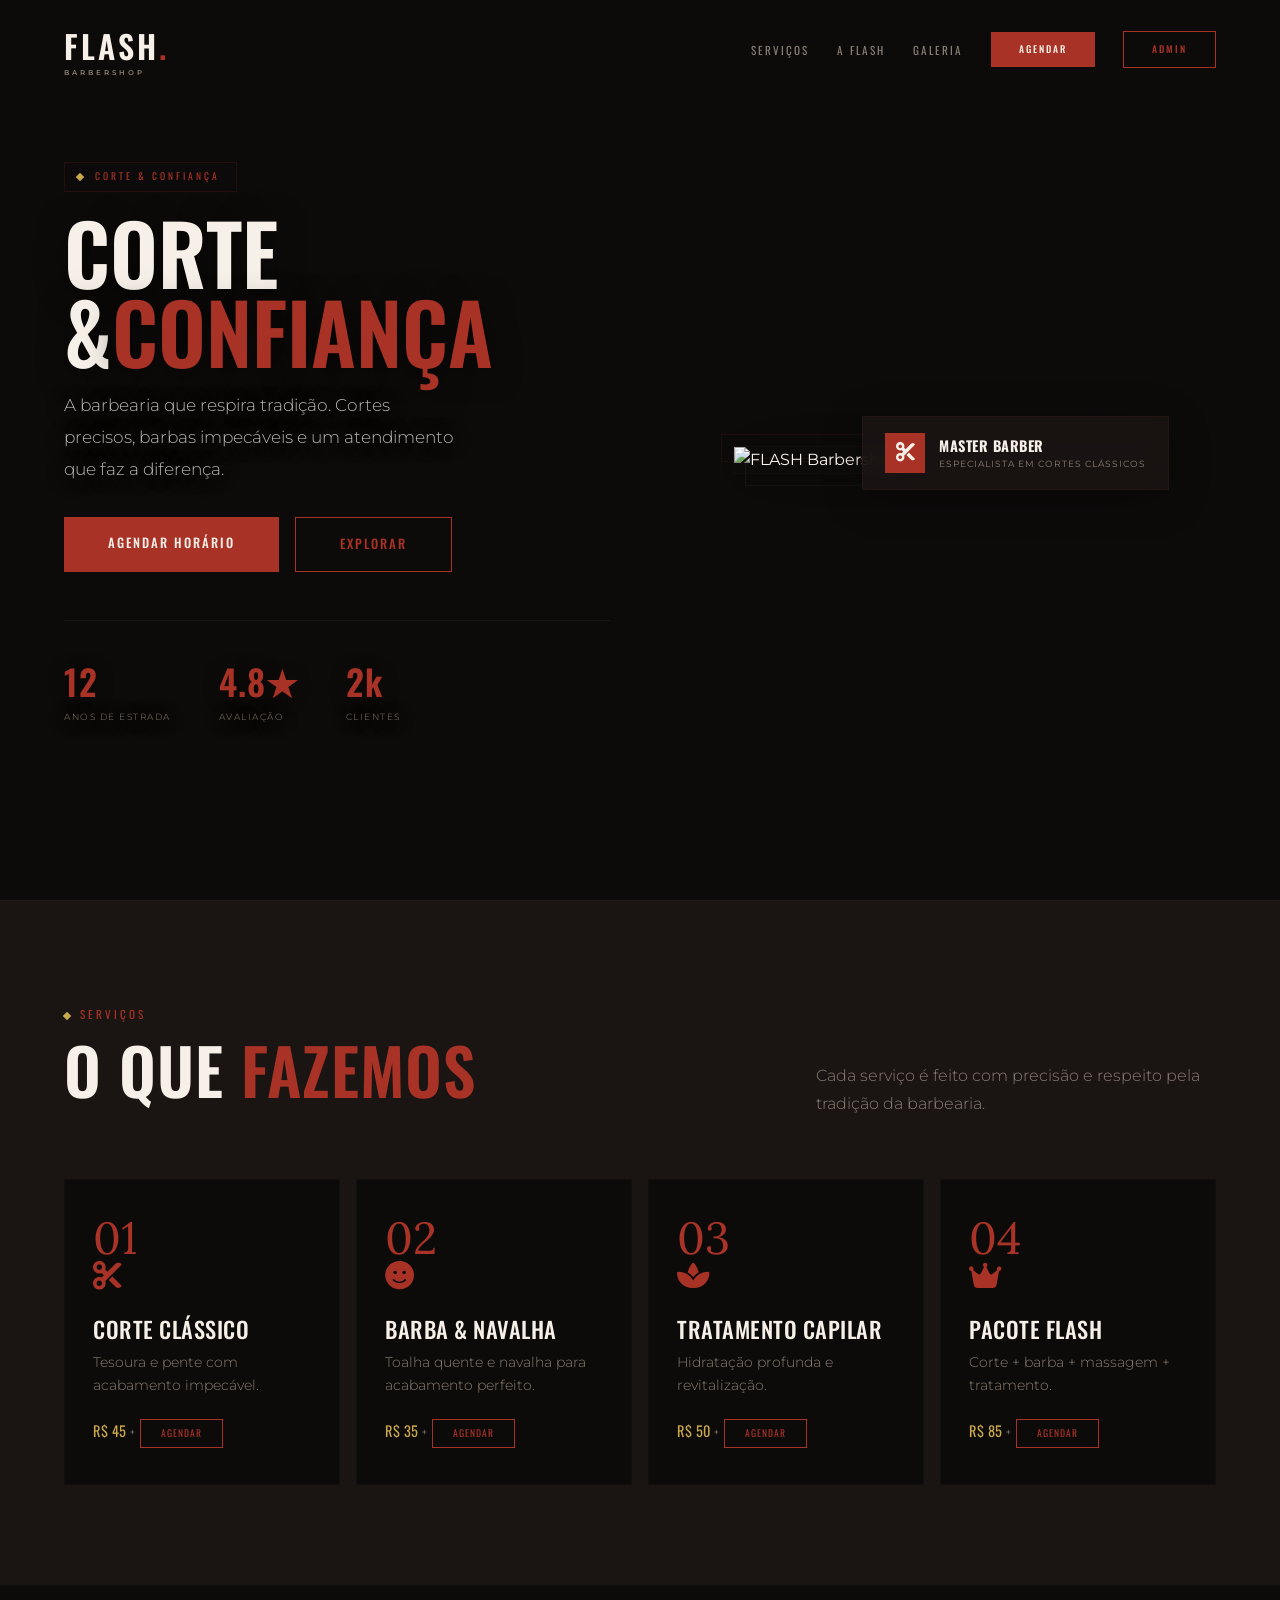
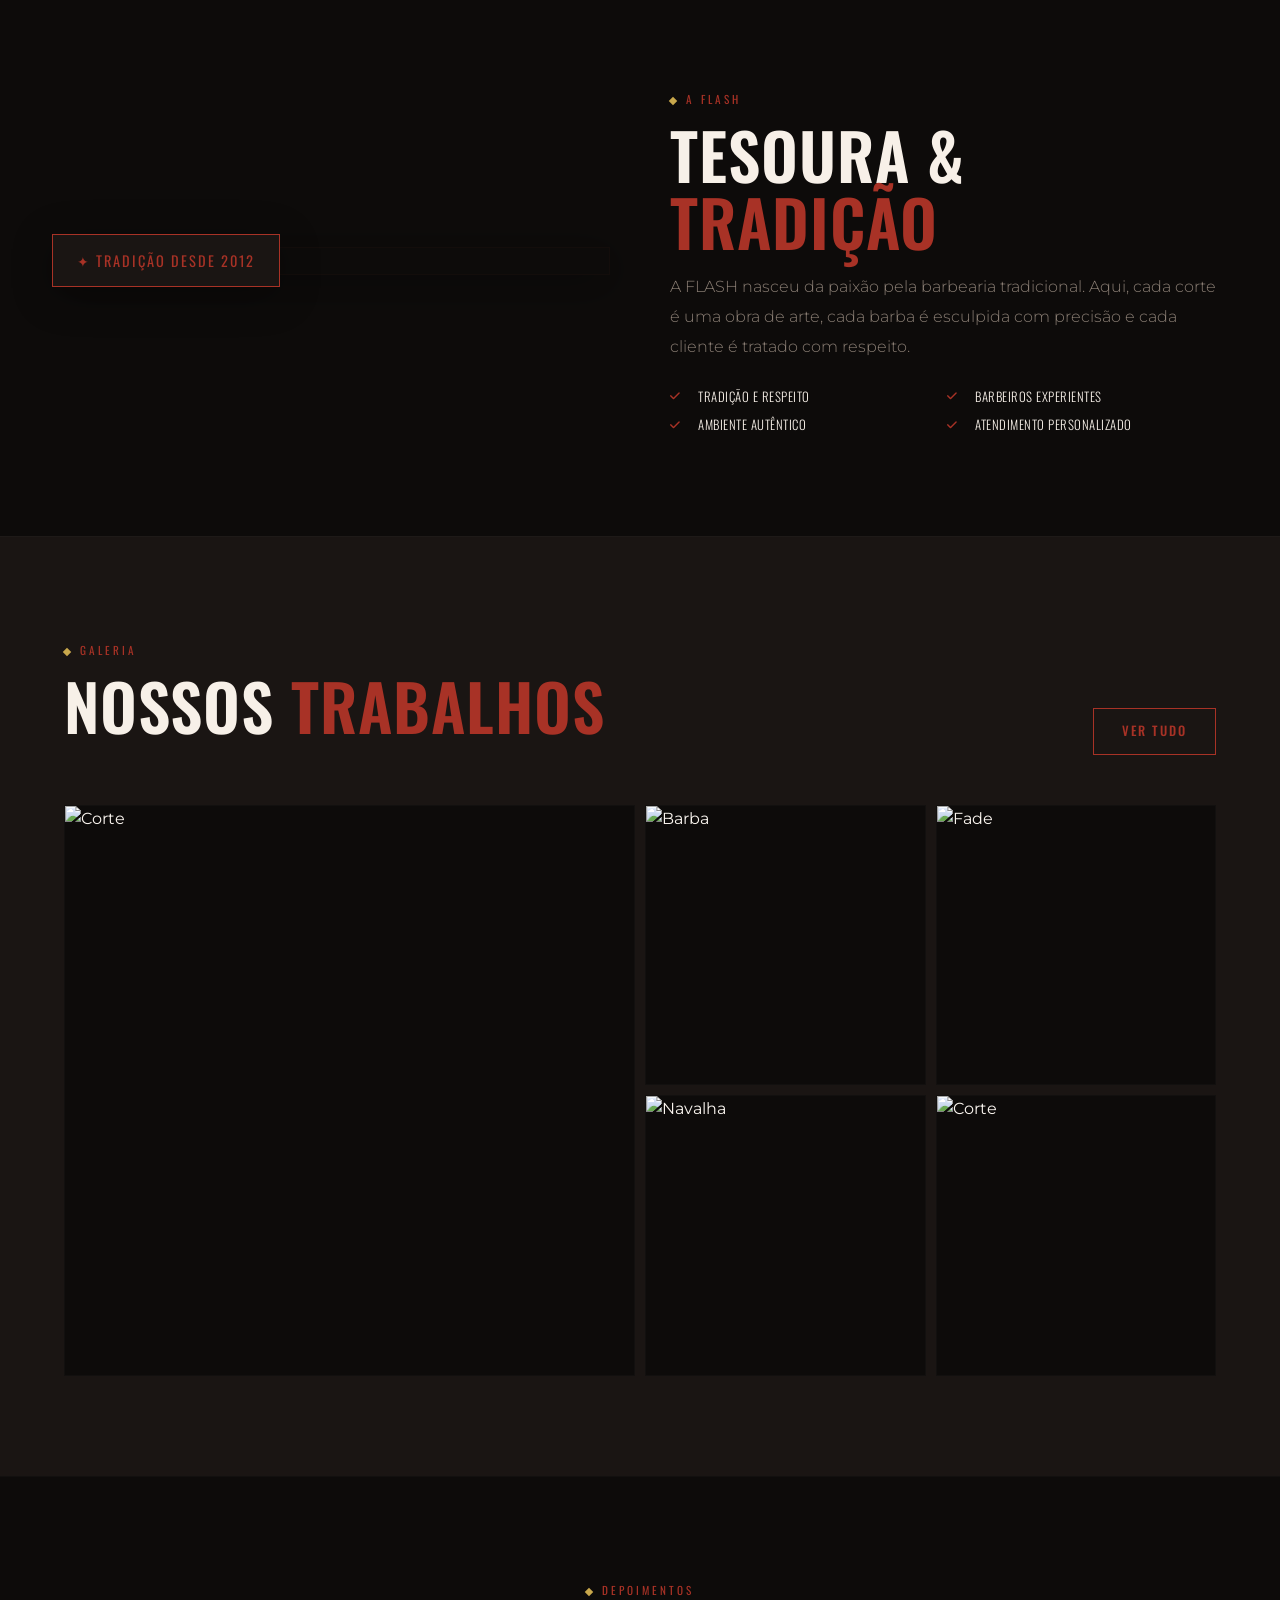
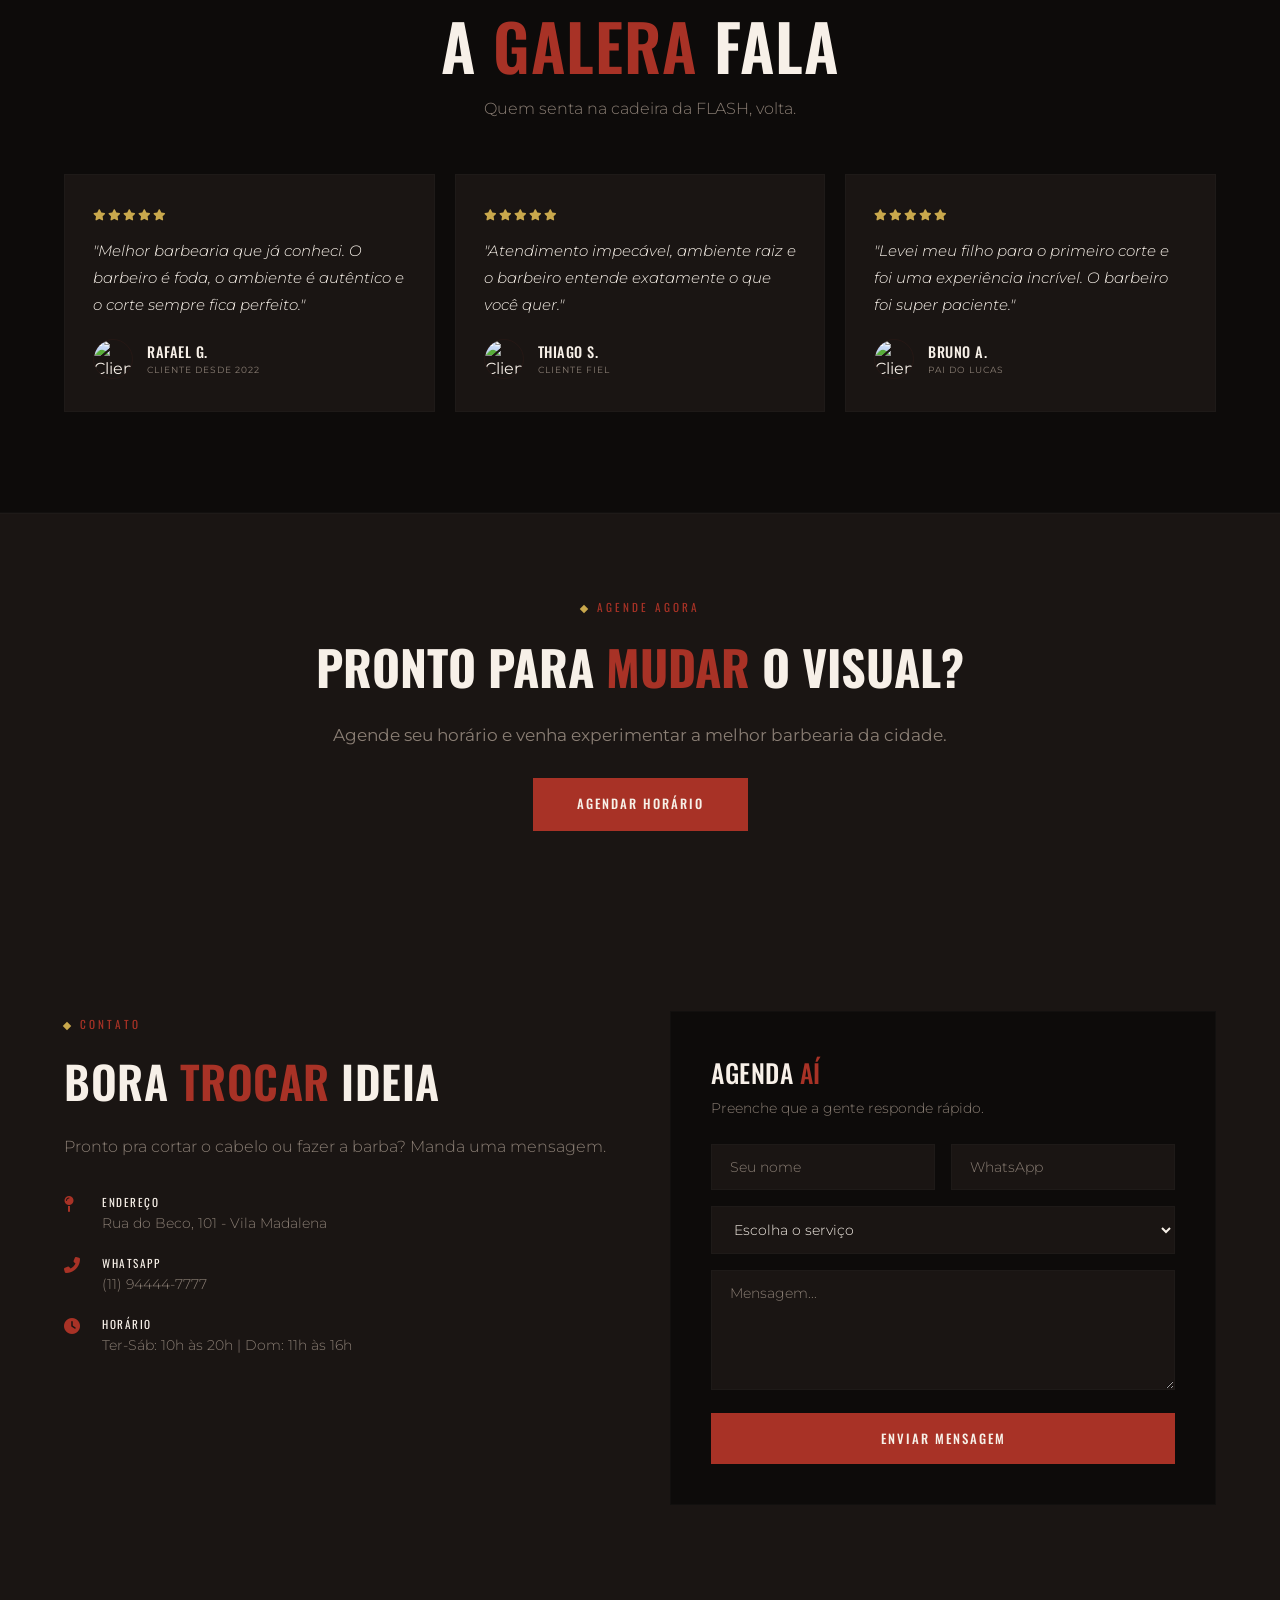
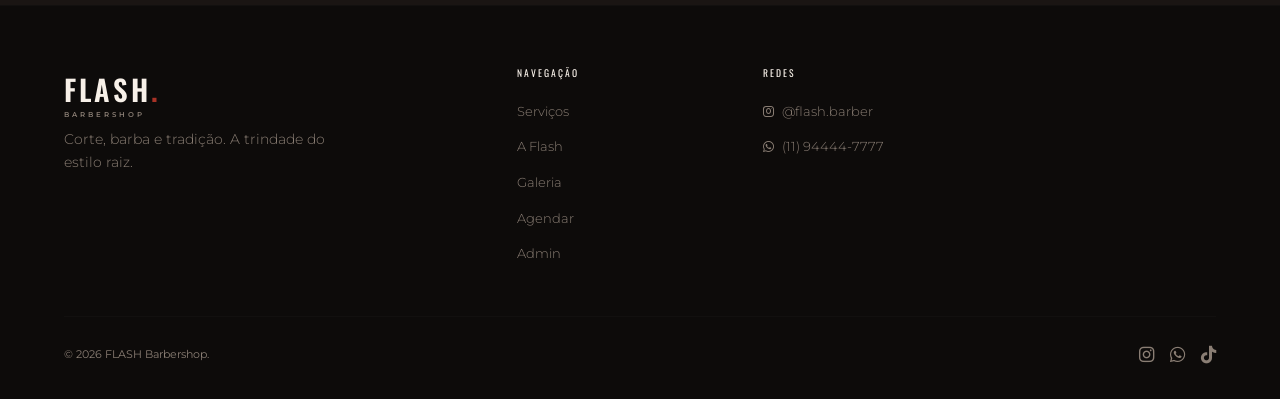
==== index.html @ f04a5e86 "Initial commit" ====
<!DOCTYPE html>
<html lang="pt-BR">
<head>
    <meta charset="UTF-8" />
    <meta name="viewport" content="width=device-width, initial-scale=1.0" />
    <title>FLASH | Barbershop</title>
    <link rel="preconnect" href="https://fonts.googleapis.com" />
    <link rel="preconnect" href="https://fonts.gstatic.com" crossorigin />
    <link href="https://fonts.googleapis.com/css2?family=Oswald:wght@300;400;500;600;700&family=Montserrat:wght@300;400;500;600;700;800;900&family=Lora:ital,wght@0,400;0,600;1,400&display=swap" rel="stylesheet" />
    <link rel="stylesheet" href="https://cdnjs.cloudflare.com/ajax/libs/font-awesome/6.4.0/css/all.min.css" />
    <link rel="stylesheet" href="style.css" />
</head>
<body>
    <header id="header">
        <div class="container header-content">
            <a href="index.html" class="logo">FLASH<span>.</span><small>BARBERSHOP</small></a>
            <nav>
                <ul id="navMenu">
                    <li><a href="#services">Serviços</a></li>
                    <li><a href="#about">A Flash</a></li>
                    <li><a href="#gallery">Galeria</a></li>
                    <li><a href="agendamento.html" class="nav-btn">Agendar</a></li>
                    <li><a href="sistema.html" class="nav-btn-outline">Admin</a></li>
                </ul>
            </nav>
            <div class="mobile-toggle" id="mobileToggle"><i class="fas fa-bars"></i></div>
        </div>
    </header>

    <section class="hero" id="home">
        <div class="container hero-grid">
            <div class="hero-text hidden">
                <span class="badge"><span class="dot"></span>Corte & Confiança</span>
                <h1><span class="line-1">Corte &</span><span class="line-2">Confiança</span></h1>
                <p>A barbearia que respira tradição. Cortes precisos, barbas impecáveis e um atendimento que faz a diferença.</p>
                <div class="hero-buttons">
                    <a href="agendamento.html" class="btn btn-primary">Agendar Horário</a>
                    <a href="#services" class="btn btn-outline">Explorar</a>
                </div>
                <div class="hero-stats">
                    <div class="stat"><h3>12</h3><p>Anos de Estrada</p></div>
                    <div class="stat"><h3>4.8★</h3><p>Avaliação</p></div>
                    <div class="stat"><h3>2k</h3><p>Clientes</p></div>
                </div>
            </div>
            <div class="hero-image hidden delay-2">
                <div class="image-wrapper">
                    <div class="tattoo-frame"></div>
                    <div class="tattoo-frame"></div>
                    <img src="https://plus.unsplash.com/premium_photo-1661645788141-8196a45fb483?q=80&w=870&auto=format&fit=crop&ixlib=rb-4.1.0&ixid=M3wxMjA3fDB8MHxwaG90by1wYWdlfHx8fGVufDB8fHx8fA%3D%3D" alt="FLASH Barbershop" />
                    <div class="floating-card">
                        <div class="icon-box"><i class="fas fa-scissors"></i></div>
                        <div class="info"><h4>Master Barber</h4><p>Especialista em cortes clássicos</p></div>
                    </div>
                </div>
            </div>
        </div>
    </section>

    <section class="services" id="services">
        <div class="container">
            <div class="services-header hidden">
                <div><span class="section-label"><span class="diamond"></span>Serviços</span><h2 class="section-title">O que <span class="highlight">fazemos</span></h2></div>
                <p class="section-sub" style="max-width:400px;">Cada serviço é feito com precisão e respeito pela tradição da barbearia.</p>
            </div>
            <div class="services-grid">
                <div class="service-card hidden delay-1">
                    <span class="number">01</span><span class="icon"><i class="fas fa-cut"></i></span>
                    <h3>Corte Clássico</h3><p>Tesoura e pente com acabamento impecável.</p>
                    <span class="price">R$ 45 <small>+</small></span>
                    <a href="agendamento.html" class="btn-sm">Agendar</a>
                </div>
                <div class="service-card hidden delay-2">
                    <span class="number">02</span><span class="icon"><i class="fa-solid fa-face-smile"></i></span>
                    <h3>Barba & Navalha</h3><p>Toalha quente e navalha para acabamento perfeito.</p>
                    <span class="price">R$ 35 <small>+</small></span>
                    <a href="agendamento.html" class="btn-sm">Agendar</a>
                </div>
                <div class="service-card hidden delay-3">
                    <span class="number">03</span><span class="icon"><i class="fas fa-spa"></i></span>
                    <h3>Tratamento Capilar</h3><p>Hidratação profunda e revitalização.</p>
                    <span class="price">R$ 50 <small>+</small></span>
                    <a href="agendamento.html" class="btn-sm">Agendar</a>
                </div>
                <div class="service-card hidden delay-4">
                    <span class="number">04</span><span class="icon"><i class="fas fa-crown"></i></span>
                    <h3>Pacote FLASH</h3><p>Corte + barba + massagem + tratamento.</p>
                    <span class="price">R$ 85 <small>+</small></span>
                    <a href="agendamento.html" class="btn-sm">Agendar</a>
                </div>
            </div>
        </div>
    </section>

    <section class="about" id="about">
        <div class="container about-grid">
            <div class="about-image hidden">
                <img src="https://images.pexels.com/photos/1813272/pexels-photo-1813272.jpeg?auto=compress&cs=tinysrgb&w=800" alt="FLASH" />
                <div class="stamp">✦ Tradição desde 2012</div>
            </div>
            <div class="about-text hidden delay-2">
                <span class="section-label"><span class="diamond"></span>A Flash</span>
                <h2 class="section-title">Tesoura & <span class="highlight">Tradição</span></h2>
                <p>A FLASH nasceu da paixão pela barbearia tradicional. Aqui, cada corte é uma obra de arte, cada barba é esculpida com precisão e cada cliente é tratado com respeito.</p>
                <ul class="about-features">
                    <li><i class="fas fa-check"></i>Tradição e respeito</li>
                    <li><i class="fas fa-check"></i>Barbeiros experientes</li>
                    <li><i class="fas fa-check"></i>Ambiente autêntico</li>
                    <li><i class="fas fa-check"></i>Atendimento personalizado</li>
                </ul>
            </div>
        </div>
    </section>

    <section class="gallery" id="gallery">
        <div class="container">
            <div class="gallery-header hidden">
                <div><span class="section-label"><span class="diamond"></span>Galeria</span><h2 class="section-title">Nossos <span class="highlight">trabalhos</span></h2></div>
                <a href="#" class="btn btn-outline" style="padding:12px 28px;">Ver tudo</a>
            </div>
            <div class="gallery-grid">
                <div class="gallery-item hidden"><img src="https://plus.unsplash.com/premium_photo-1661290481306-4841edd49719?q=80&w=1032&auto=format&fit=crop&ixlib=rb-4.1.0&ixid=M3wxMjA3fDB8MHxwaG90by1wYWdlfHx8fGVufDB8fHx8fA%3D%3D" alt="Corte" loading="lazy" /><div class="overlay"><i class="fas fa-plus"></i></div></div>
                <div class="gallery-item hidden delay-1"><img src="https://images.pexels.com/photos/3993449/pexels-photo-3993449.jpeg?auto=compress&cs=tinysrgb&w=600" alt="Barba" loading="lazy" /><div class="overlay"><i class="fas fa-plus"></i></div></div>
                <div class="gallery-item hidden delay-2"><img src="https://plus.unsplash.com/premium_photo-1661507250205-79ffef5cdeb5?q=80&w=870&auto=format&fit=crop&ixlib=rb-4.1.0&ixid=M3wxMjA3fDB8MHxwaG90by1wYWdlfHx8fGVufDB8fHx8fA%3D%3D" alt="Fade" loading="lazy" /><div class="overlay"><i class="fas fa-plus"></i></div></div>
                <div class="gallery-item hidden delay-3"><img src="https://plus.unsplash.com/premium_photo-1661391423903-8b83639a6099?q=80&w=870&auto=format&fit=crop&ixlib=rb-4.1.0&ixid=M3wxMjA3fDB8MHxwaG90by1wYWdlfHx8fGVufDB8fHx8fA%3D%3D" alt="Navalha" loading="lazy" /><div class="overlay"><i class="fas fa-plus"></i></div></div>
                <div class="gallery-item hidden delay-4"><img src="https://plus.unsplash.com/premium_photo-1661645129806-d4e041937635?q=80&w=870&auto=format&fit=crop&ixlib=rb-4.1.0&ixid=M3wxMjA3fDB8MHxwaG90by1wYWdlfHx8fGVufDB8fHx8fA%3D%3D" alt="Corte" loading="lazy" /><div class="overlay"><i class="fas fa-plus"></i></div></div>
            </div>
        </div>
    </section>

    <section class="testimonials">
        <div class="container">
            <div class="testimonials-header hidden">
                <span class="section-label"><span class="diamond"></span>Depoimentos</span>
                <h2 class="section-title">A <span class="highlight">galera</span> fala</h2>
                <p class="section-sub">Quem senta na cadeira da FLASH, volta.</p>
            </div>
            <div class="testimonials-grid">
                <div class="testimonial-card hidden">
                    <div class="stars"><i class="fas fa-star"></i><i class="fas fa-star"></i><i class="fas fa-star"></i><i class="fas fa-star"></i><i class="fas fa-star"></i></div>
                    <blockquote>"Melhor barbearia que já conheci. O barbeiro é foda, o ambiente é autêntico e o corte sempre fica perfeito."</blockquote>
                    <div class="author"><img src="https://images.pexels.com/photos/2379004/pexels-photo-2379004.jpeg?auto=compress&cs=tinysrgb&w=100" alt="Cliente" loading="lazy" /><div><div class="name">Rafael G.</div><div class="role">Cliente desde 2022</div></div></div>
                </div>
                <div class="testimonial-card hidden delay-2">
                    <div class="stars"><i class="fas fa-star"></i><i class="fas fa-star"></i><i class="fas fa-star"></i><i class="fas fa-star"></i><i class="fas fa-star"></i></div>
                    <blockquote>"Atendimento impecável, ambiente raiz e o barbeiro entende exatamente o que você quer."</blockquote>
                    <div class="author"><img src="https://images.pexels.com/photos/697509/pexels-photo-697509.jpeg?auto=compress&cs=tinysrgb&w=100" alt="Cliente" loading="lazy" /><div><div class="name">Thiago S.</div><div class="role">Cliente fiel</div></div></div>
                </div>
                <div class="testimonial-card hidden delay-3">
                    <div class="stars"><i class="fas fa-star"></i><i class="fas fa-star"></i><i class="fas fa-star"></i><i class="fas fa-star"></i><i class="fas fa-star"></i></div>
                    <blockquote>"Levei meu filho para o primeiro corte e foi uma experiência incrível. O barbeiro foi super paciente."</blockquote>
                    <div class="author"><img src="https://images.pexels.com/photos/2379005/pexels-photo-2379005.jpeg?auto=compress&cs=tinysrgb&w=100" alt="Cliente" loading="lazy" /><div><div class="name">Bruno A.</div><div class="role">Pai do Lucas</div></div></div>
                </div>
            </div>
        </div>
    </section>

    <section class="cta-section">
        <div class="container"><div class="cta-content hidden">
            <span class="section-label"><span class="diamond"></span>Agende Agora</span>
            <h2>Pronto para <span>mudar</span> o visual?</h2>
            <p>Agende seu horário e venha experimentar a melhor barbearia da cidade.</p>
            <a href="agendamento.html" class="btn btn-primary">Agendar Horário</a>
        </div></div>
    </section>

    <section class="contact" id="contact">
        <div class="container contact-grid">
            <div class="contact-info hidden">
                <span class="section-label"><span class="diamond"></span>Contato</span>
                <h3>Bora <span class="highlight">trocar</span> ideia</h3>
                <p>Pronto pra cortar o cabelo ou fazer a barba? Manda uma mensagem.</p>
                <div class="info-item"><i class="fas fa-map-pin"></i><div><div class="label">Endereço</div><div class="value">Rua do Beco, 101 - Vila Madalena</div></div></div>
                <div class="info-item"><i class="fas fa-phone-alt"></i><div><div class="label">WhatsApp</div><div class="value">(11) 94444-7777</div></div></div>
                <div class="info-item"><i class="fas fa-clock"></i><div><div class="label">Horário</div><div class="value">Ter-Sáb: 10h às 20h | Dom: 11h às 16h</div></div></div>
            </div>
            <div class="contact-form hidden delay-2">
                <h3>Agenda <span style="color:var(--blood)">aí</span></h3>
                <p class="form-sub">Preenche que a gente responde rápido.</p>
                <form id="contactForm">
                    <div class="form-row">
                        <div class="form-group"><input type="text" id="contactName" placeholder="Seu nome" required /></div>
                        <div class="form-group"><input type="tel" id="contactPhone" placeholder="WhatsApp" required /></div>
                    </div>
                    <div class="form-group">
                        <select id="contactService" required>
                            <option value="">Escolha o serviço</option>
                            <option>Corte Clássico</option><option>Barba & Navalha</option>
                            <option>Tratamento Capilar</option><option>Pacote FLASH</option>
                            <option>Combo Corte + Barba</option>
                        </select>
                    </div>
                    <div class="form-group"><textarea id="contactMessage" placeholder="Mensagem..."></textarea></div>
                    <button type="submit" class="btn btn-primary" style="width:100%;">Enviar Mensagem</button>
                </form>
                <div id="contactFeedback" class="contact-feedback"></div>
            </div>
        </div>
    </section>

    <footer>
        <div class="container">
            <div class="footer-grid">
                <div class="footer-brand"><a href="index.html" class="logo">FLASH<span>.</span><small>BARBERSHOP</small></a><p>Corte, barba e tradição. A trindade do estilo raiz.</p></div>
                <div class="footer-col"><h4>Navegação</h4><ul>
                    <li><a href="#services">Serviços</a></li><li><a href="#about">A Flash</a></li>
                    <li><a href="#gallery">Galeria</a></li><li><a href="agendamento.html">Agendar</a></li>
                    <li><a href="sistema.html">Admin</a></li>
                </ul></div>
                <div class="footer-col"><h4>Redes</h4><ul>
                    <li><a href="#"><i class="fab fa-instagram" style="margin-right:8px;"></i>@flash.barber</a></li>
                    <li><a href="#"><i class="fab fa-whatsapp" style="margin-right:8px;"></i>(11) 94444-7777</a></li>
                </ul></div>
            </div>
            <div class="footer-bottom">
                <span>&copy; 2026 FLASH Barbershop.</span>
                <div class="footer-socials">
                    <a href="#"><i class="fab fa-instagram"></i></a>
                    <a href="#"><i class="fab fa-whatsapp"></i></a>
                    <a href="#"><i class="fab fa-tiktok"></i></a>
                </div>
            </div>
        </div>
    </footer>

    <script src="script.js"></script>
</body>
</html>
---- style.css ----
/* ---------- RESET & VARIÁVEIS ---------- */
* {
    margin: 0;
    padding: 0;
    box-sizing: border-box;
}

:root {
    --ink-black: #0d0b0a;
    --ink-dark: #1a1513;
    --blood: #a83226;
    --blood-light: #c94d3f;
    --gold-old: #c9a84c;
    --gold-faded: #b8983a;
    --cream: #f7f0e8;
    --gray-ink: #8a7e74;
    --border-ink: rgba(255, 255, 255, 0.04);
    --shadow-ink: 0 8px 40px rgba(0, 0, 0, 0.3);
    --transition: all 0.5s cubic-bezier(0.23, 1, 0.32, 1);
}

html {
    scroll-behavior: smooth;
}

body {
    font-family: 'Montserrat', sans-serif;
    background: var(--ink-black);
    color: var(--cream);
    overflow-x: hidden;
    line-height: 1.6;
}

body.menu-open {
    overflow: hidden;
}

::selection {
    background: var(--blood);
    color: var(--cream);
}

a {
    text-decoration: none;
    color: inherit;
    transition: var(--transition);
}
ul {
    list-style: none;
}
img {
    max-width: 100%;
    display: block;
}

.container {
    max-width: 1200px;
    margin: 0 auto;
    padding: 0 24px;
}

/* ============================================================
   SCROLLBAR PERSONALIZADA - FLASH BARBERSHOP STYLE
   ============================================================ */

/* Firefox */
* {
    scrollbar-width: thin;
    scrollbar-color: var(--blood) var(--ink-black);
}

/* Chrome, Edge, Safari */
::-webkit-scrollbar {
    width: 6px;
    height: 6px;
}

::-webkit-scrollbar-track {
    background: var(--ink-black);
    border-left: 1px solid rgba(168, 50, 38, 0.08);
    background-image: 
        radial-gradient(circle at 10px 20px, rgba(168, 50, 38, 0.03) 1px, transparent 1px),
        radial-gradient(circle at 30px 60px, rgba(168, 50, 38, 0.02) 1px, transparent 1px),
        radial-gradient(circle at 50px 100px, rgba(201, 168, 76, 0.02) 1px, transparent 1px);
    background-size: 50px 50px;
}

::-webkit-scrollbar-thumb {
    background: linear-gradient(180deg, var(--blood) 0%, var(--gold-old) 50%, var(--blood) 100%);
    border-radius: 0;
    transition: var(--transition);
    box-shadow: 
        0 0 15px rgba(168, 50, 38, 0.2),
        inset 0 0 10px rgba(201, 168, 76, 0.1);
    animation: scrollGlow 3s ease-in-out infinite;
    border-left: 1px solid rgba(201, 168, 76, 0.15);
    border-right: 1px solid rgba(201, 168, 76, 0.05);
    position: relative;
}

::-webkit-scrollbar-thumb:hover {
    background: linear-gradient(180deg, var(--blood-light) 0%, var(--gold-old) 70%, var(--blood-light) 100%);
    box-shadow: 
        0 0 30px rgba(168, 50, 38, 0.4),
        inset 0 0 15px rgba(201, 168, 76, 0.2);
}

::-webkit-scrollbar-thumb:active {
    background: var(--blood-light);
}

::-webkit-scrollbar-corner {
    background: var(--ink-black);
}

/* Efeito de brilho na scrollbar */
@keyframes scrollGlow {
    0%, 100% {
        box-shadow: 0 0 10px rgba(168, 50, 38, 0.15);
    }
    50% {
        box-shadow: 0 0 25px rgba(168, 50, 38, 0.35);
    }
}

/* Efeito de corte/navalha na scrollbar */
::-webkit-scrollbar-thumb::before {
    content: '';
    position: absolute;
    top: 15%;
    left: 3px;
    right: 3px;
    height: 1px;
    background: rgba(255, 255, 255, 0.06);
    box-shadow: 0 5px 15px rgba(168, 50, 38, 0.15);
}

/* Scrollbar em telas pequenas */
@media (max-width: 768px) {
    ::-webkit-scrollbar {
        width: 4px;
        height: 4px;
    }

    ::-webkit-scrollbar-track {
        border-left: none;
    }

    ::-webkit-scrollbar-thumb {
        border-left: none;
        border-right: none;
    }
}

/* Scrollbar em elementos com overflow */
.contact-form::-webkit-scrollbar,
.service-card::-webkit-scrollbar,
.testimonial-card::-webkit-scrollbar {
    width: 4px;
    height: 4px;
}

.contact-form::-webkit-scrollbar-track,
.service-card::-webkit-scrollbar-track,
.testimonial-card::-webkit-scrollbar-track {
    background: rgba(13, 11, 10, 0.5);
}

.contact-form::-webkit-scrollbar-thumb,
.service-card::-webkit-scrollbar-thumb,
.testimonial-card::-webkit-scrollbar-thumb {
    background: var(--blood);
    border-radius: 0;
    animation: none;
}

.contact-form::-webkit-scrollbar-thumb:hover,
.service-card::-webkit-scrollbar-thumb:hover,
.testimonial-card::-webkit-scrollbar-thumb:hover {
    background: var(--blood-light);
}

/* ---------- TIPOGRAFIA ---------- */
.section-label {
    font-family: 'Oswald', sans-serif;
    font-size: 0.7rem;
    text-transform: uppercase;
    letter-spacing: 3px;
    color: var(--blood);
    font-weight: 400;
    margin-bottom: 12px;
    display: inline-block;
}

.section-label .diamond {
    display: inline-block;
    width: 6px;
    height: 6px;
    background: var(--gold-old);
    transform: rotate(45deg);
    margin-right: 10px;
    vertical-align: middle;
}

.section-title {
    font-family: 'Oswald', sans-serif;
    font-size: 4rem;
    font-weight: 600;
    line-height: 1.05;
    margin-bottom: 16px;
    color: var(--cream);
    text-transform: uppercase;
    letter-spacing: 1px;
}

.section-title .highlight {
    color: var(--blood);
}

.section-title .highlight-gold {
    color: var(--gold-old);
}

.section-sub {
    color: var(--gray-ink);
    font-size: 1rem;
    max-width: 460px;
    font-weight: 300;
    line-height: 1.8;
}

/* ---------- BOTÕES ---------- */
.btn {
    display: inline-block;
    padding: 16px 44px;
    border-radius: 0;
    font-family: 'Oswald', sans-serif;
    font-weight: 500;
    font-size: 0.8rem;
    text-transform: uppercase;
    letter-spacing: 2px;
    border: none;
    cursor: pointer;
    transition: var(--transition);
    text-align: center;
}

.btn-primary {
    background: var(--blood);
    color: var(--cream);
}

.btn-primary:hover {
    background: var(--blood-light);
    transform: translateY(-3px);
    box-shadow: 0 8px 30px rgba(168, 50, 38, 0.3);
}

.btn-outline {
    border: 1px solid var(--blood);
    color: var(--blood);
    background: transparent;
}

.btn-outline:hover {
    background: var(--blood);
    color: var(--cream);
    transform: translateY(-3px);
}

.btn-sm {
    display: inline-block;
    margin-top: 10px;
    padding: 6px 20px;
    font-family: 'Oswald', sans-serif;
    font-size: 0.6rem;
    text-transform: uppercase;
    letter-spacing: 1px;
    border: 1px solid var(--blood);
    color: var(--blood);
    transition: var(--transition);
    cursor: pointer;
    background: transparent;
}

.btn-sm:hover {
    background: var(--blood);
    color: var(--cream);
}

.nav-btn {
    padding: 10px 28px;
    background: var(--blood);
    color: var(--cream);
    border-radius: 0;
    font-weight: 500;
    font-size: 0.6rem;
    letter-spacing: 2px;
    text-transform: uppercase;
    font-family: 'Oswald', sans-serif;
    transition: var(--transition);
    display: inline-block;
    text-align: center;
}

.nav-btn:hover {
    background: var(--blood-light);
    color: var(--cream);
    transform: translateY(-2px);
}

.nav-btn-outline {
    padding: 10px 28px;
    border: 1px solid var(--blood);
    color: var(--blood);
    border-radius: 0;
    font-weight: 500;
    font-size: 0.6rem;
    letter-spacing: 2px;
    text-transform: uppercase;
    font-family: 'Oswald', sans-serif;
    transition: var(--transition);
    background: transparent;
    display: inline-block;
    text-align: center;
}

.nav-btn-outline:hover {
    background: var(--blood);
    color: var(--cream);
    transform: translateY(-2px);
}

/* ---------- ANIMAÇÕES ---------- */
.hidden {
    opacity: 0;
    transform: translateY(40px);
    transition: opacity 0.9s ease, transform 0.9s ease;
}

.show {
    opacity: 1;
    transform: translateY(0);
}

.delay-1 {
    transition-delay: 0.1s;
}
.delay-2 {
    transition-delay: 0.2s;
}
.delay-3 {
    transition-delay: 0.3s;
}
.delay-4 {
    transition-delay: 0.4s;
}

/* ---------- HEADER ---------- */
header {
    position: fixed;
    top: 0;
    left: 0;
    right: 0;
    z-index: 1000;
    padding: 20px 0;
    transition: var(--transition);
    background: transparent;
}

header.scrolled {
    background: rgba(13, 11, 10, 0.95);
    backdrop-filter: blur(16px);
    border-bottom: 1px solid rgba(168, 50, 38, 0.08);
    padding: 12px 0;
}

header.menu-open {
    background: rgba(13, 11, 10, 0.98);
    backdrop-filter: blur(16px);
}

.header-content {
    display: flex;
    justify-content: space-between;
    align-items: center;
}

.logo {
    font-family: 'Oswald', sans-serif;
    font-size: 2rem;
    font-weight: 600;
    letter-spacing: 3px;
    color: var(--cream);
    text-transform: uppercase;
    z-index: 1001;
    position: relative;
}

.logo span {
    color: var(--blood);
}

.logo small {
    font-family: 'Montserrat', sans-serif;
    font-size: 0.45rem;
    letter-spacing: 3px;
    color: var(--gray-ink);
    display: block;
    margin-top: -4px;
}

/* ---------- NAVEGAÇÃO DESKTOP ---------- */
nav {
    display: flex;
    align-items: center;
}

nav ul {
    display: flex;
    align-items: center;
    gap: 28px;
}

nav a {
    font-family: 'Oswald', sans-serif;
    color: var(--gray-ink);
    font-size: 0.7rem;
    font-weight: 400;
    letter-spacing: 2px;
    text-transform: uppercase;
    position: relative;
    padding: 4px 0;
}

nav a::after {
    content: '';
    position: absolute;
    bottom: -2px;
    left: 0;
    width: 0;
    height: 1px;
    background: var(--blood);
    transition: var(--transition);
}

nav a:hover::after {
    width: 100%;
}

nav a:hover {
    color: var(--cream);
}

.nav-btn::after,
.nav-btn-outline::after {
    display: none;
}

.mobile-toggle {
    display: none;
    color: var(--cream);
    font-size: 1.6rem;
    cursor: pointer;
    z-index: 1001;
    padding: 4px 8px;
    transition: var(--transition);
    background: transparent;
    border: none;
    position: relative;
}

.mobile-toggle:hover {
    color: var(--blood);
}

/* ---------- HERO ---------- */
.hero {
    min-height: 100vh;
    display: flex;
    align-items: center;
    background: var(--ink-black);
    padding: 100px 0 80px;
    position: relative;
    overflow: hidden;
}

.hero::before {
    content: '';
    position: absolute;
    inset: 0;
    background:
        url('https://images.unsplash.com/photo-1503951914875-452162b0f3f1?w=1600&q=80') center/cover no-repeat;
    background-attachment: fixed;
    z-index: 0;
}

.hero::after {
    content: '';
    position: absolute;
    bottom: 0;
    left: 0;
    right: 0;
    height: 200px;
    background: linear-gradient(to top, var(--ink-black), transparent);
    z-index: 1;
    pointer-events: none;
}

.hero-grid {
    display: grid;
    grid-template-columns: 1fr 1fr;
    gap: 60px;
    align-items: center;
    position: relative;
    z-index: 2;
}

.hero-text .badge {
    display: inline-flex;
    align-items: center;
    gap: 12px;
    font-family: 'Oswald', sans-serif;
    font-size: 0.6rem;
    text-transform: uppercase;
    letter-spacing: 3px;
    color: var(--blood);
    font-weight: 400;
    margin-bottom: 20px;
    border: 1px solid rgba(168, 50, 38, 0.15);
    padding: 6px 16px 6px 12px;
    background: rgba(13, 11, 10, 0.4);
    backdrop-filter: blur(4px);
}

.hero-text .badge .dot {
    width: 6px;
    height: 6px;
    background: var(--gold-old);
    transform: rotate(45deg);
}

.hero-text h1 {
    font-family: 'Oswald', sans-serif;
    font-size: 5.2rem;
    font-weight: 600;
    line-height: 0.95;
    margin-bottom: 20px;
    color: var(--cream);
    text-transform: uppercase;
    text-shadow: 0 4px 30px rgba(0, 0, 0, 0.5);
}

.hero-text h1 .line-1 {
    color: var(--cream);
}

.hero-text h1 .line-2 {
    color: var(--blood);
}

.hero-text p {
    color: rgba(255, 255, 255, 0.7);
    font-size: 1.05rem;
    max-width: 400px;
    margin-bottom: 32px;
    line-height: 1.9;
    font-weight: 300;
    text-shadow: 0 2px 20px rgba(0, 0, 0, 0.5);
}

.hero-buttons {
    display: flex;
    gap: 16px;
    flex-wrap: wrap;
}

.hero-stats {
    display: flex;
    gap: 48px;
    margin-top: 48px;
    padding-top: 32px;
    border-top: 1px solid rgba(255, 255, 255, 0.05);
}

.hero-stats .stat h3 {
    font-family: 'Oswald', sans-serif;
    font-size: 2.2rem;
    font-weight: 600;
    color: var(--blood);
    letter-spacing: 1px;
    text-shadow: 0 2px 20px rgba(0, 0, 0, 0.3);
}

.hero-stats .stat p {
    font-family: 'Montserrat', sans-serif;
    font-size: 0.55rem;
    text-transform: uppercase;
    letter-spacing: 1.5px;
    color: var(--gray-ink);
    margin-top: 0px;
    max-width: 100%;
}

.hero-image {
    display: flex;
    justify-content: center;
    align-items: center;
}

.hero-image .image-wrapper {
    position: relative;
    width: 100%;
    max-width: 420px;
}

.hero-image .image-wrapper img {
    border-radius: 0;
    box-shadow: 0 0 60px rgba(0, 0, 0, 0.4);
    width: 100%;
    height: auto;
    object-fit: cover;
    filter: grayscale(0.4) contrast(1.05);
    border: 1px solid rgba(168, 50, 38, 0.05);
}

.hero-image .tattoo-frame {
    position: absolute;
    top: -12px;
    left: -12px;
    width: 100%;
    height: 100%;
    border: 1px solid var(--blood);
    opacity: 0.1;
    pointer-events: none;
}

.hero-image .tattoo-frame:nth-child(2) {
    top: 12px;
    left: 12px;
    border-color: var(--gold-old);
    opacity: 0.06;
}

.hero-image .floating-card {
    position: absolute;
    bottom: -16px;
    right: -16px;
    background: rgba(26, 21, 19, 0.9);
    backdrop-filter: blur(12px);
    border: 1px solid rgba(168, 50, 38, 0.08);
    padding: 16px 22px;
    display: flex;
    align-items: center;
    gap: 14px;
    box-shadow: var(--shadow-ink);
}

.hero-image .floating-card .icon-box {
    width: 40px;
    height: 40px;
    background: var(--blood);
    display: flex;
    align-items: center;
    justify-content: center;
    font-size: 1.2rem;
    color: var(--cream);
}

.hero-image .floating-card .info h4 {
    font-family: 'Oswald', sans-serif;
    font-size: 0.9rem;
    color: var(--cream);
    text-transform: uppercase;
    letter-spacing: 0.5px;
}

.hero-image .floating-card .info p {
    font-size: 0.55rem;
    color: var(--gray-ink);
    text-transform: uppercase;
    letter-spacing: 1px;
}

/* ---------- SERVICES ---------- */
.services {
    padding: 100px 0;
    background: var(--ink-dark);
    border-top: 1px solid rgba(255, 255, 255, 0.02);
}

.services-header {
    display: flex;
    justify-content: space-between;
    align-items: flex-end;
    flex-wrap: wrap;
    gap: 30px;
    margin-bottom: 60px;
}

.services-grid {
    display: grid;
    grid-template-columns: repeat(auto-fit, minmax(240px, 1fr));
    gap: 16px;
}

.service-card {
    background: var(--ink-black);
    padding: 36px 28px;
    border-radius: 0;
    transition: var(--transition);
    border: 1px solid rgba(255, 255, 255, 0.02);
    position: relative;
}

.service-card::before {
    content: '';
    position: absolute;
    top: 0;
    left: 0;
    right: 0;
    height: 2px;
    background: var(--blood);
    transform: scaleX(0);
    transition: var(--transition);
    transform-origin: left;
}

.service-card:hover::before {
    transform: scaleX(1);
}

.service-card:hover {
    transform: translateY(-8px);
    border-color: rgba(168, 50, 38, 0.04);
    box-shadow: var(--shadow-ink);
}

.service-card .number {
    font-family: 'Lora', serif;
    font-size: 2.8rem;
    font-weight: 400;
    color: rgb(168, 51, 38);
    line-height: 1;
    margin-bottom: -8px;
    display: block;
}

.service-card .icon {
    font-size: 1.8rem;
    color: var(--blood);
    margin-bottom: 12px;
    display: block;
    transition: var(--transition);
}

.service-card:hover .icon {
    transform: scale(1.1);
}

.service-card h3 {
    font-family: 'Oswald', sans-serif;
    font-size: 1.4rem;
    font-weight: 500;
    color: var(--cream);
    letter-spacing: 0.5px;
    margin-bottom: 4px;
    text-transform: uppercase;
}

.service-card p {
    color: var(--gray-ink);
    font-size: 0.85rem;
    line-height: 1.7;
    margin-bottom: 12px;
    font-weight: 300;
}

.service-card .price {
    display: inline-block;
    font-family: 'Oswald', sans-serif;
    font-weight: 400;
    color: var(--gold-old);
    font-size: 0.9rem;
    letter-spacing: 0.5px;
}

.service-card .price small {
    color: var(--gray-ink);
    font-weight: 300;
}

/* ---------- ABOUT ---------- */
.about {
    padding: 100px 0;
    background: var(--ink-black);
    border-top: 1px solid rgba(255, 255, 255, 0.02);
}

.about-grid {
    display: grid;
    grid-template-columns: 1fr 1fr;
    gap: 60px;
    align-items: center;
}

.about-image {
    position: relative;
}

.about-image img {
    border-radius: 0;
    box-shadow: var(--shadow-ink);
    width: 100%;
    height: auto;
    filter: grayscale(0.2) contrast(1.05);
    border: 1px solid rgba(168, 50, 38, 0.04);
}

.about-image .stamp {
    position: absolute;
    bottom: -12px;
    left: -12px;
    background: var(--ink-dark);
    border: 1px solid var(--blood);
    padding: 14px 24px;
    font-family: 'Oswald', sans-serif;
    font-size: 0.9rem;
    color: var(--blood);
    text-transform: uppercase;
    letter-spacing: 2px;
    box-shadow: var(--shadow-ink);
}

.about-text .section-title {
    color: var(--cream);
}

.about-text p {
    color: var(--gray-ink);
    font-size: 1rem;
    line-height: 1.9;
    margin-bottom: 20px;
    font-weight: 300;
}

.about-features {
    display: grid;
    grid-template-columns: 1fr 1fr;
    gap: 8px;
    margin-top: 24px;
}

.about-features li {
    display: flex;
    align-items: center;
    gap: 12px;
    color: var(--cream);
    font-size: 0.8rem;
    font-weight: 300;
    font-family: 'Oswald', sans-serif;
    text-transform: uppercase;
    letter-spacing: 0.5px;
}

.about-features li i {
    color: var(--blood);
    font-size: 0.7rem;
    width: 16px;
}

/* ---------- GALLERY ---------- */
.gallery {
    padding: 100px 0;
    background: var(--ink-dark);
    border-top: 1px solid rgba(255, 255, 255, 0.02);
}

.gallery-header {
    display: flex;
    justify-content: space-between;
    align-items: flex-end;
    flex-wrap: wrap;
    gap: 30px;
    margin-bottom: 50px;
}

.gallery-grid {
    display: grid;
    grid-template-columns: repeat(4, 1fr);
    gap: 10px;
}

.gallery-item {
    border-radius: 0;
    overflow: hidden;
    position: relative;
    cursor: pointer;
    aspect-ratio: 1;
    background: var(--ink-black);
    border: 1px solid rgba(255, 255, 255, 0.02);
}

.gallery-item:first-child {
    grid-column: span 2;
    grid-row: span 2;
}

.gallery-item img {
    width: 100%;
    height: 100%;
    object-fit: cover;
    transition: var(--transition);
    filter: grayscale(0.3) contrast(1.05);
}

.gallery-item:hover img {
    transform: scale(1.06);
    filter: grayscale(0) contrast(1.1);
}

.gallery-item .overlay {
    position: absolute;
    top: 0;
    left: 0;
    right: 0;
    bottom: 0;
    background: rgba(168, 50, 38, 0.05);
    display: flex;
    align-items: center;
    justify-content: center;
    opacity: 0;
    transition: var(--transition);
}

.gallery-item:hover .overlay {
    opacity: 1;
}

.gallery-item .overlay i {
    color: var(--cream);
    font-size: 1.2rem;
    background: var(--blood);
    padding: 14px;
    border-radius: 0;
    transform: scale(0.8);
    transition: var(--transition);
}

.gallery-item:hover .overlay i {
    transform: scale(1);
}

/* ---------- TESTIMONIALS ---------- */
.testimonials {
    padding: 100px 0;
    background: var(--ink-black);
    border-top: 1px solid rgba(255, 255, 255, 0.02);
    border-bottom: 1px solid rgba(255, 255, 255, 0.02);
}

.testimonials-header {
    text-align: center;
    margin-bottom: 50px;
}

.testimonials-header .section-sub {
    margin: 0 auto;
}

.testimonials-grid {
    display: grid;
    grid-template-columns: repeat(auto-fit, minmax(280px, 1fr));
    gap: 20px;
}

.testimonial-card {
    background: var(--ink-dark);
    padding: 32px 28px;
    border-radius: 0;
    border: 1px solid rgba(255, 255, 255, 0.02);
    transition: var(--transition);
}

.testimonial-card:hover {
    transform: translateY(-6px);
    border-color: rgba(168, 50, 38, 0.04);
    box-shadow: var(--shadow-ink);
}

.testimonial-card .stars {
    color: var(--gold-old);
    font-size: 0.7rem;
    margin-bottom: 12px;
    letter-spacing: 2px;
}

.testimonial-card blockquote {
    font-size: 0.95rem;
    line-height: 1.8;
    color: var(--cream);
    font-style: italic;
    margin-bottom: 20px;
    font-weight: 300;
}

.testimonial-card .author {
    display: flex;
    align-items: center;
    gap: 14px;
}

.testimonial-card .author img {
    width: 40px;
    height: 40px;
    border-radius: 50%;
    object-fit: cover;
    border: 1px solid rgba(168, 50, 38, 0.08);
}

.testimonial-card .author .name {
    font-family: 'Oswald', sans-serif;
    font-weight: 500;
    font-size: 0.9rem;
    color: var(--cream);
    text-transform: uppercase;
    letter-spacing: 0.5px;
}

.testimonial-card .author .role {
    font-size: 0.55rem;
    color: var(--gray-ink);
    text-transform: uppercase;
    letter-spacing: 1px;
}

/* ---------- CTA SECTION ---------- */
.cta-section {
    padding: 80px 0;
    background: var(--ink-dark);
    border-top: 1px solid rgba(255, 255, 255, 0.02);
}

.cta-content {
    text-align: center;
    max-width: 700px;
    margin: 0 auto;
}

.cta-content h2 {
    font-family: 'Oswald', sans-serif;
    font-size: 3rem;
    text-transform: uppercase;
    margin-bottom: 16px;
}

.cta-content h2 span {
    color: var(--blood);
}

.cta-content p {
    color: var(--gray-ink);
    font-size: 1.05rem;
    margin-bottom: 30px;
}

/* ---------- CONTACT ---------- */
.contact {
    padding: 100px 0;
    background: var(--ink-dark);
}

.contact-grid {
    display: grid;
    grid-template-columns: 1fr 1fr;
    gap: 60px;
    align-items: start;
}

.contact-info h3 {
    font-family: 'Oswald', sans-serif;
    font-size: 2.8rem;
    font-weight: 600;
    color: var(--cream);
    letter-spacing: 0.5px;
    text-transform: uppercase;
    margin-bottom: 16px;
}

.contact-info h3 .highlight {
    color: var(--blood);
}

.contact-info p {
    color: var(--gray-ink);
    margin-bottom: 32px;
    font-size: 1rem;
    line-height: 1.8;
    font-weight: 300;
}

.contact-info .info-item {
    display: flex;
    gap: 16px;
    margin-bottom: 20px;
}

.contact-info .info-item i {
    color: var(--blood);
    font-size: 1rem;
    width: 22px;
    margin-top: 2px;
}

.contact-info .info-item .label {
    font-family: 'Oswald', sans-serif;
    font-weight: 400;
    font-size: 0.7rem;
    color: var(--cream);
    text-transform: uppercase;
    letter-spacing: 1.5px;
}

.contact-info .info-item .value {
    color: var(--gray-ink);
    font-size: 0.9rem;
    font-weight: 300;
}

.contact-form {
    background: var(--ink-black);
    padding: 40px;
    border-radius: 0;
    border: 1px solid rgba(255, 255, 255, 0.02);
}

.contact-form h3 {
    font-family: 'Oswald', sans-serif;
    font-size: 1.6rem;
    font-weight: 500;
    color: var(--cream);
    letter-spacing: 0.5px;
    text-transform: uppercase;
    margin-bottom: 4px;
}

.contact-form .form-sub {
    color: var(--gray-ink);
    margin-bottom: 24px;
    font-size: 0.9rem;
    font-weight: 300;
}

.contact-form .form-group {
    margin-bottom: 16px;
}

.contact-form .form-group input,
.contact-form .form-group select,
.contact-form .form-group textarea {
    width: 100%;
    padding: 14px 18px;
    border: 1px solid rgba(255, 255, 255, 0.02);
    border-radius: 0;
    font-family: 'Montserrat', sans-serif;
    font-size: 0.85rem;
    font-weight: 300;
    background: var(--ink-dark);
    color: var(--cream);
    transition: var(--transition);
}

.contact-form .form-group input:focus,
.contact-form .form-group select:focus,
.contact-form .form-group textarea:focus {
    outline: none;
    border-color: var(--blood);
}

.contact-form .form-group input::placeholder,
.contact-form .form-group textarea::placeholder {
    color: var(--gray-ink);
}

.contact-form .form-group textarea {
    height: 120px;
    resize: vertical;
}

.contact-form .form-group select option {
    background: var(--ink-black);
    color: var(--cream);
}

.contact-form .form-row {
    display: grid;
    grid-template-columns: 1fr 1fr;
    gap: 16px;
}

.contact-feedback {
    margin-top: 16px;
    padding: 12px 16px;
    text-align: center;
    display: none;
}

.contact-feedback.success {
    display: block;
    border: 1px solid var(--gold-old);
    color: var(--gold-old);
}

/* ---------- FOOTER ---------- */
footer {
    background: var(--ink-black);
    border-top: 1px solid rgba(255, 255, 255, 0.02);
    padding: 60px 0 30px;
}

.footer-grid {
    display: grid;
    grid-template-columns: 2fr 1fr 1fr 1fr;
    gap: 40px;
    margin-bottom: 40px;
}

.footer-brand .logo {
    font-size: 1.8rem;
    margin-bottom: 8px;
    display: inline-block;
}

.footer-brand p {
    font-size: 0.85rem;
    max-width: 300px;
    line-height: 1.7;
    color: var(--gray-ink);
    font-weight: 300;
}

.footer-col h4 {
    font-family: 'Oswald', sans-serif;
    font-size: 0.6rem;
    text-transform: uppercase;
    letter-spacing: 2px;
    color: var(--cream);
    margin-bottom: 16px;
    font-weight: 400;
}

.footer-col ul li {
    margin-bottom: 10px;
}

.footer-col ul a {
    font-size: 0.8rem;
    color: var(--gray-ink);
    transition: var(--transition);
    font-weight: 300;
}

.footer-col ul a:hover {
    color: var(--blood);
    padding-left: 4px;
}

.footer-bottom {
    border-top: 1px solid rgba(255, 255, 255, 0.02);
    padding-top: 24px;
    display: flex;
    justify-content: space-between;
    align-items: center;
    flex-wrap: wrap;
    gap: 16px;
    font-size: 0.7rem;
    color: var(--gray-ink);
}

.footer-socials {
    display: flex;
    gap: 16px;
}

.footer-socials a {
    color: var(--gray-ink);
    font-size: 1.1rem;
    transition: var(--transition);
}

.footer-socials a:hover {
    color: var(--blood);
    transform: translateY(-3px);
}

/* ============================================================
   RESPONSIVIDADE - MENU MOBILE FIX
   ============================================================ */

@media (max-width: 1024px) {
    .hero-text h1 {
        font-size: 4.2rem;
    }
    .gallery-grid {
        grid-template-columns: repeat(3, 1fr);
    }
    .gallery-item:first-child {
        grid-column: span 1;
        grid-row: span 1;
    }
}

@media (max-width: 900px) {
    .hero-grid {
        grid-template-columns: 1fr;
        gap: 40px;
        text-align: center;
    }

    .hero-text p {
        margin: 0 auto 32px;
    }

    .hero-buttons {
        justify-content: center;
    }

    .hero-stats {
        justify-content: center;
    }

    .hero-image .image-wrapper {
        max-width: 340px;
        margin: 0 auto;
    }

    .about-grid {
        grid-template-columns: 1fr;
        text-align: center;
    }

    .about-features {
        justify-items: center;
    }

    .about-image .stamp {
        left: 50%;
        transform: translateX(-50%);
        bottom: -10px;
    }

    .contact-grid {
        grid-template-columns: 1fr;
    }

    .services-header,
    .gallery-header {
        flex-direction: column;
        align-items: flex-start;
    }

    .footer-grid {
        grid-template-columns: 1fr 1fr;
    }

    .section-title {
        font-size: 3.2rem;
    }

    .cta-content h2 {
        font-size: 2.4rem;
    }
}

/* ---------- MENU MOBILE FIX ---------- */
@media (max-width: 768px) {
    /* Mostra o hambúrguer */
    .mobile-toggle {
        display: block !important;
    }

    /* Container do menu - SEM position absolute/relative que cause escape */
    nav ul {
        position: fixed;
        top: 0;
        left: 0;
        right: 0;
        bottom: 0;
        width: 100%;
        height: 100vh;
        min-height: 100vh;
        background: rgba(13, 11, 10, 0.98);
        backdrop-filter: blur(20px);
        -webkit-backdrop-filter: blur(20px);
        
        /* FLEX PERFEITO - Centraliza tudo verticalmente */
        display: flex;
        flex-direction: column;
        justify-content: center;
        align-items: center;
        gap: 18px;
        
        /* Remove qualquer position que possa causar escape */
        position: fixed;
        transform: translateX(100%);
        transition: transform 0.5s cubic-bezier(0.23, 1, 0.32, 1);
        
        padding: 80px 30px 40px;
        z-index: 999;
        margin: 0;
        border: none;
        overflow-y: auto;
    }

    /* Menu aberto */
    nav ul.active {
        transform: translateX(0);
    }

    /* Cada link do menu */
    nav ul li {
        width: 100%;
        max-width: 280px;
        text-align: center;
        margin: 0;
        padding: 0;
    }

    /* Links do menu */
    nav ul a {
        display: block;
        width: 100%;
        font-size: 1.1rem;
        color: var(--cream);
        padding: 12px 0;
        letter-spacing: 3px;
        text-transform: uppercase;
        font-weight: 400;
        transition: var(--transition);
        font-family: 'Oswald', sans-serif;
    }

    nav ul a:hover {
        color: var(--blood);
        transform: translateX(4px);
    }

    nav ul a::after {
        display: none;
    }

    /* BOTÕES DO MENU - AGORA FICAM DENTRO DO FLUXO */
    .nav-btn,
    .nav-btn-outline {
        display: block;
        width: 100%;
        max-width: 280px;
        padding: 14px 28px;
        font-size: 0.8rem;
        letter-spacing: 2px;
        text-align: center;
        margin: 0 auto;
        box-sizing: border-box;
        border-radius: 0;
        transition: var(--transition);
    }

    .nav-btn {
        background: var(--blood);
        color: var(--cream);
        border: none;
    }

    .nav-btn:hover {
        background: var(--blood-light);
        transform: translateY(-2px);
    }

    .nav-btn-outline {
        background: transparent;
        border: 1px solid var(--blood);
        color: var(--blood);
    }

    .nav-btn-outline:hover {
        background: var(--blood);
        color: var(--cream);
        transform: translateY(-2px);
    }

    /* Espaçamento extra entre os botões e os links */
    nav ul li:last-child {
        margin-top: 8px;
    }

    /* HERO - Fica atrás do menu */
    .hero {
        position: relative;
        z-index: 1;
    }

    /* Ajustes do header quando menu aberto */
    header.menu-open {
        background: rgba(13, 11, 10, 0.98);
        backdrop-filter: blur(16px);
        -webkit-backdrop-filter: blur(16px);
    }

    body.menu-open {
        overflow: hidden;
    }

    /* Outros ajustes responsivos */
    .hero-text h1 {
        font-size: 3.2rem;
    }

    .section-title {
        font-size: 2.8rem;
    }

    .form-row {
        grid-template-columns: 1fr;
    }

    .footer-grid {
        grid-template-columns: 1fr;
        text-align: center;
    }

    .footer-brand p {
        margin: 0 auto;
    }

    .footer-bottom {
        flex-direction: column;
        text-align: center;
    }

    .gallery-grid {
        grid-template-columns: 1fr 1fr;
        gap: 8px;
    }

    .cta-content h2 {
        font-size: 2rem;
    }

    .contact-form .form-row {
        grid-template-columns: 1fr;
    }
}

@media (max-width: 480px) {
    .hero-text h1 {
        font-size: 2.6rem;
    }

    .hero-stats {
        gap: 24px;
        flex-wrap: wrap;
        justify-content: center;
    }

    .hero-stats .stat h3 {
        font-size: 1.8rem;
    }

    .services-grid {
        grid-template-columns: 1fr;
    }

    .gallery-grid {
        grid-template-columns: 1fr 1fr;
        gap: 6px;
    }

    .contact-form {
        padding: 24px;
    }

    .hero-image .floating-card {
        position: relative;
        bottom: 0;
        right: 0;
        margin-top: 16px;
        justify-content: center;
        flex-wrap: wrap;
    }

    .about-image .stamp {
        padding: 10px 16px;
        font-size: 0.7rem;
        bottom: -8px;
    }

    .section-title {
        font-size: 2.2rem;
    }

    .cta-content h2 {
        font-size: 1.6rem;
    }

    .btn {
        padding: 14px 28px;
        font-size: 0.7rem;
    }

    .hero-buttons {
        flex-direction: column;
        align-items: center;
    }

    .hero-buttons .btn {
        width: 100%;
        max-width: 280px;
    }

    /* Ajuste fino do menu mobile em telas muito pequenas */
    nav ul {
        padding: 70px 20px 30px;
        gap: 14px;
    }

    nav ul a {
        font-size: 1rem;
        padding: 10px 0;
    }

    .nav-btn,
    .nav-btn-outline {
        font-size: 0.7rem;
        padding: 12px 24px;
        max-width: 240px;
    }
}
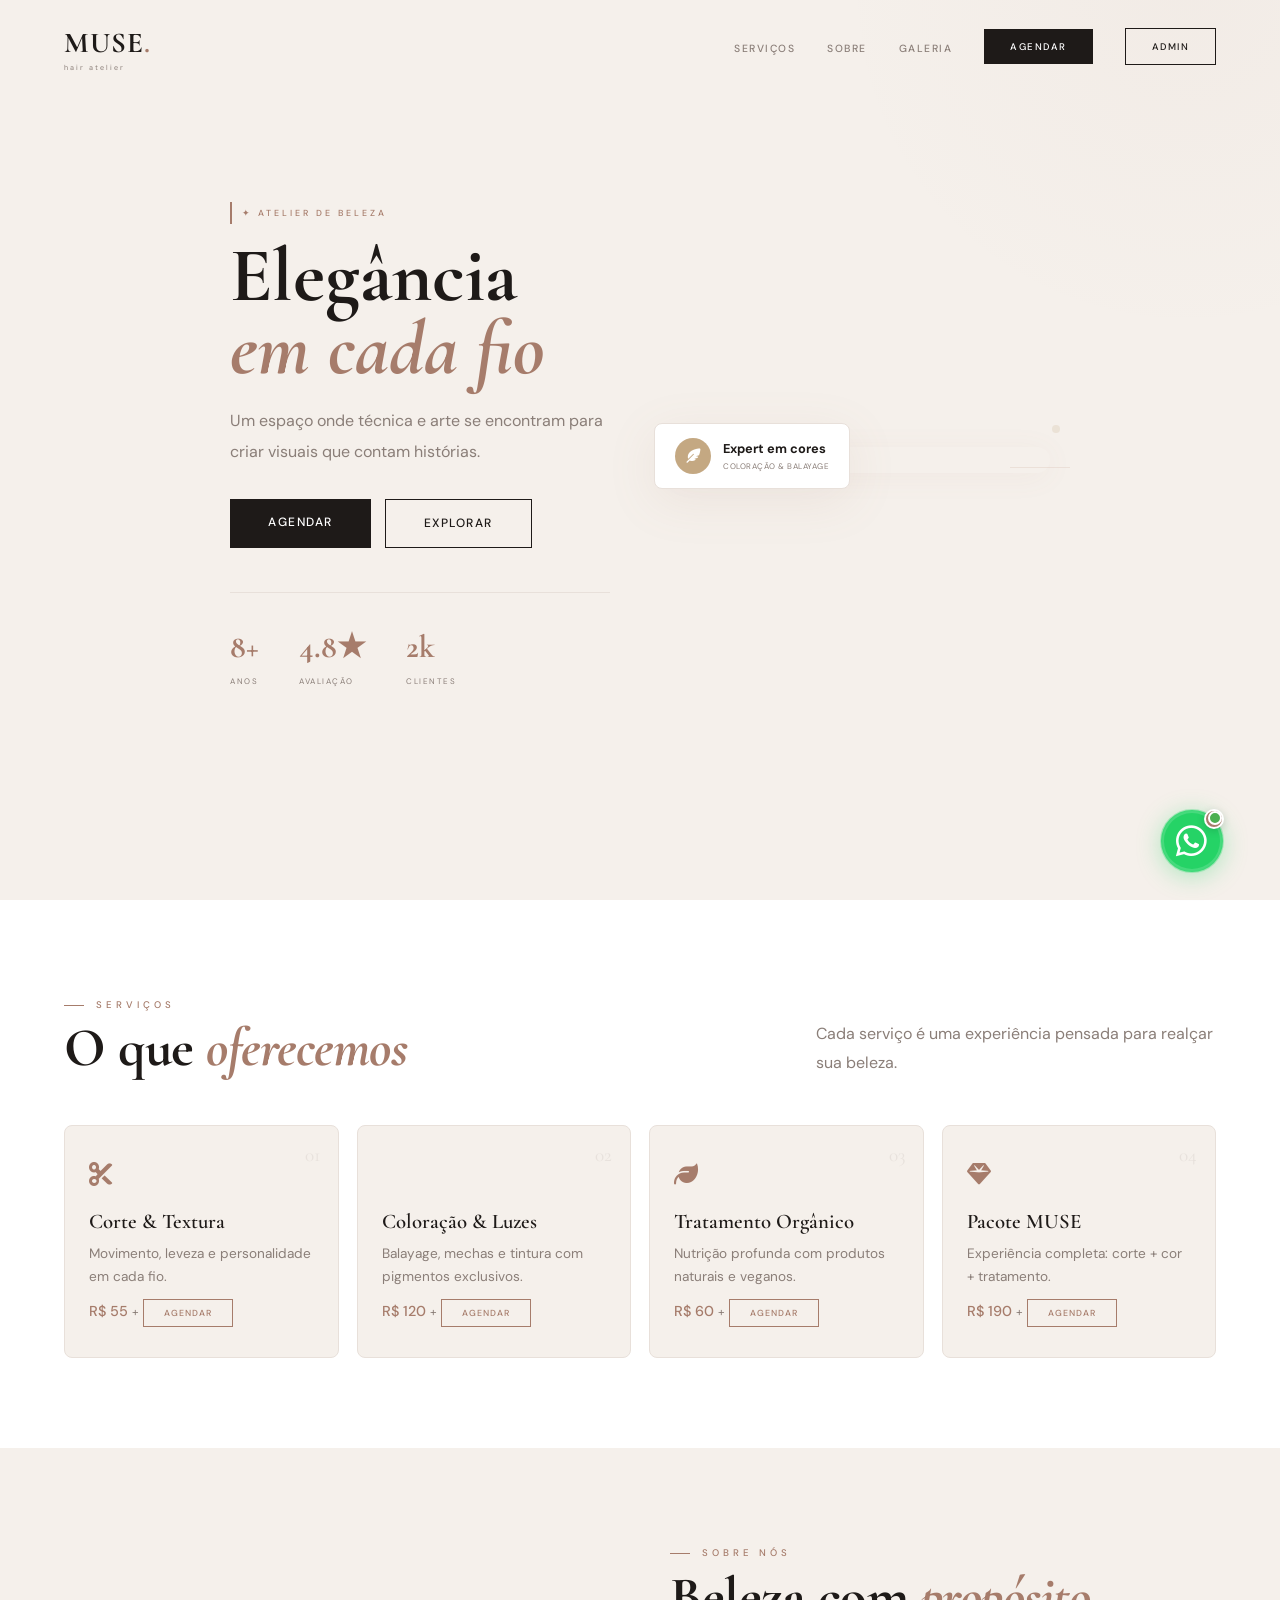
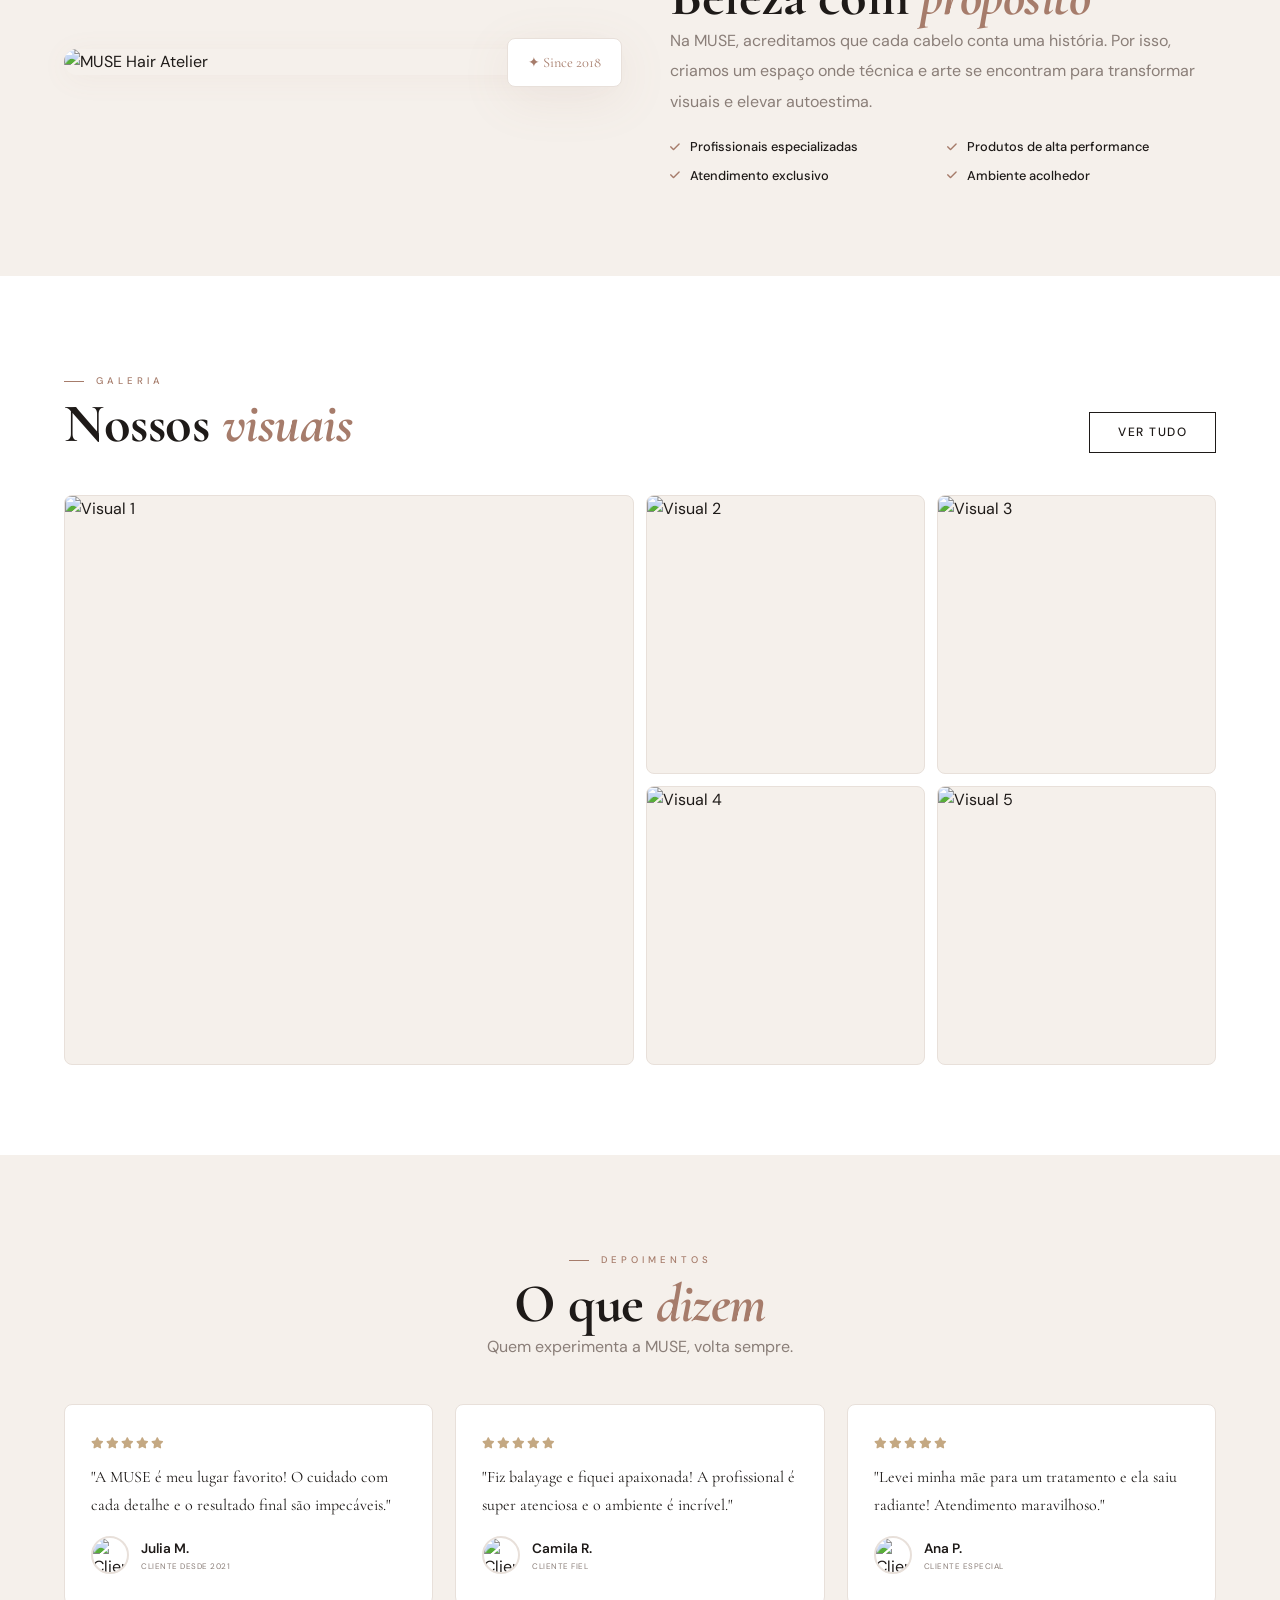
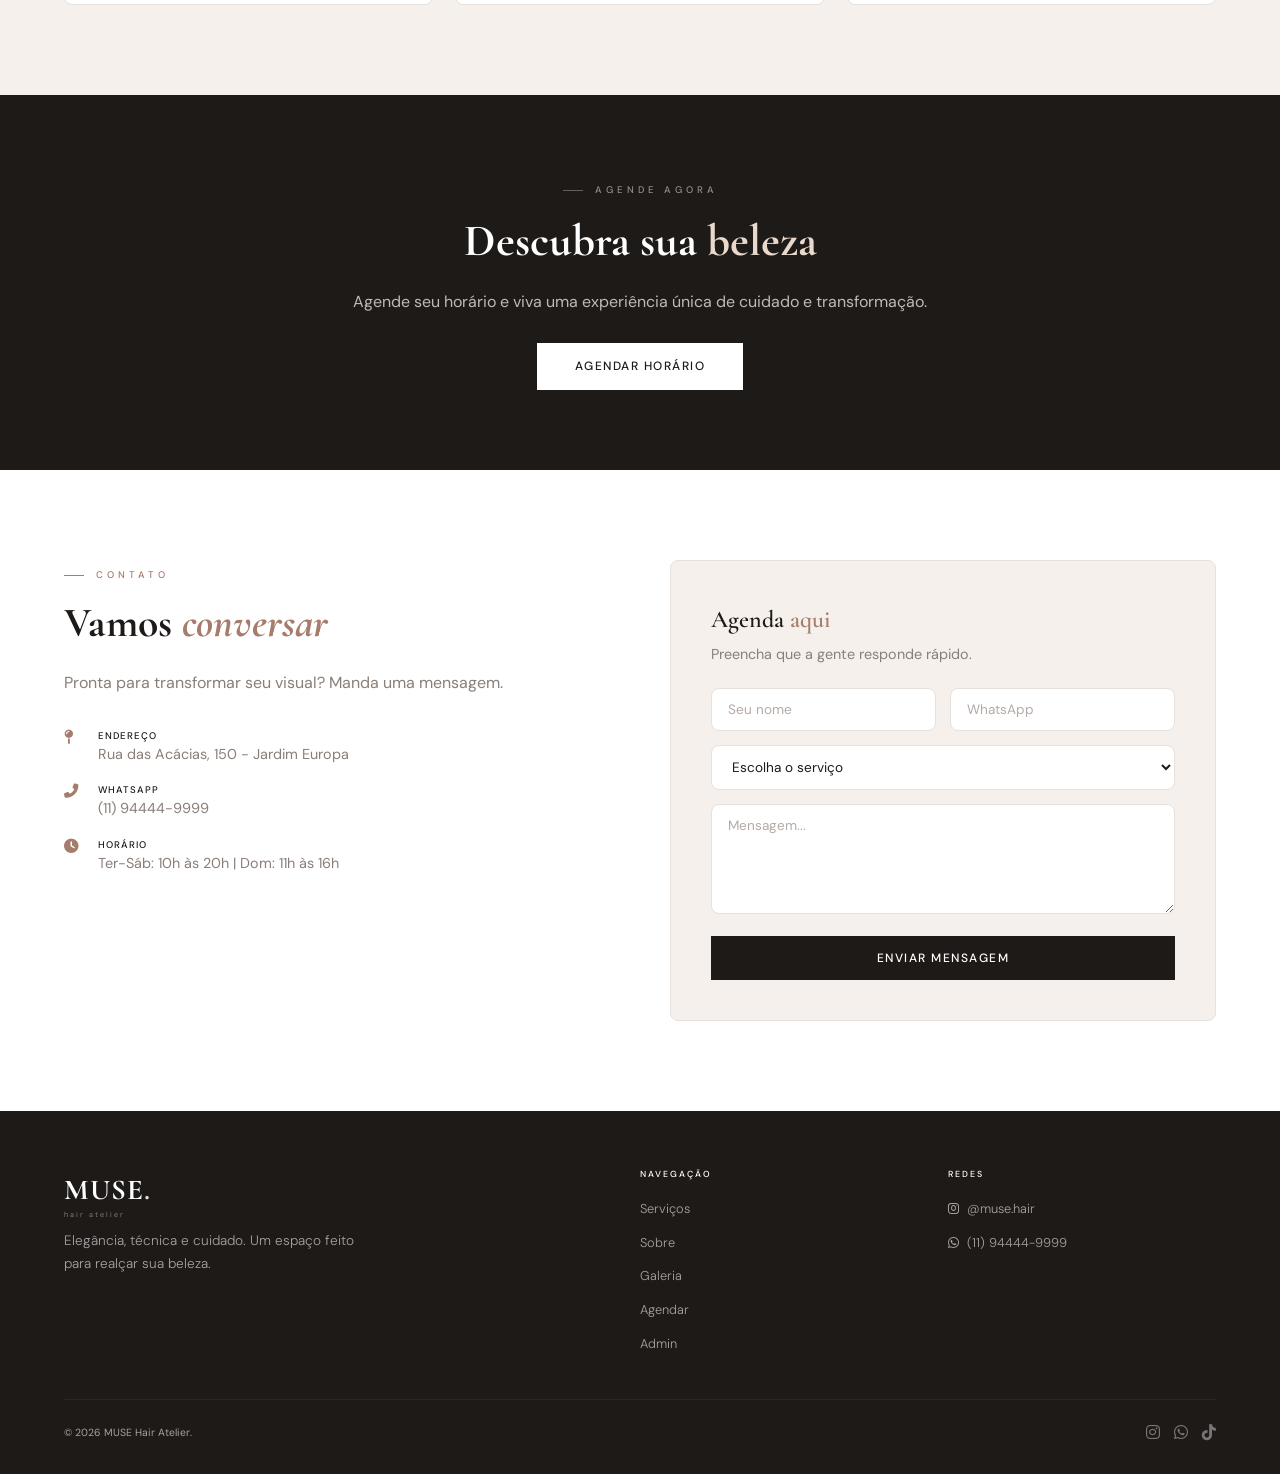
==== commit a4bf36d3: "update" ====
--- a/index.html
+++ b/index.html
@@ -3,21 +3,1673 @@
 <head>
     <meta charset="UTF-8" />
     <meta name="viewport" content="width=device-width, initial-scale=1.0" />
-    <title>FLASH | Barbershop</title>
+    <title>MUSE · Hair Atelier</title>
     <link rel="preconnect" href="https://fonts.googleapis.com" />
     <link rel="preconnect" href="https://fonts.gstatic.com" crossorigin />
-    <link href="https://fonts.googleapis.com/css2?family=Oswald:wght@300;400;500;600;700&family=Montserrat:wght@300;400;500;600;700;800;900&family=Lora:ital,wght@0,400;0,600;1,400&display=swap" rel="stylesheet" />
+    <link href="https://fonts.googleapis.com/css2?family=DM+Sans:wght@300;400;500;700&family=Cormorant+Garamond:ital,wght@0,400;0,600;0,700;1,400&display=swap" rel="stylesheet" />
     <link rel="stylesheet" href="https://cdnjs.cloudflare.com/ajax/libs/font-awesome/6.4.0/css/all.min.css" />
-    <link rel="stylesheet" href="style.css" />
+    <style>
+        /* ============================================
+           RESET & VARIÁVEIS
+           ============================================ */
+        * {
+            margin: 0;
+            padding: 0;
+            box-sizing: border-box;
+        }
+
+        :root {
+            --bg: #f5f0eb;
+            --bg-card: #ffffff;
+            --text: #1e1a18;
+            --text-light: #8a7e78;
+            --text-muted: #b5aba5;
+            --primary: #a67c6b;
+            --primary-light: #d4b8ad;
+            --primary-dark: #7a5a4a;
+            --gold: #c4a882;
+            --gold-light: #e8d9cc;
+            --border: #e8e0da;
+            --shadow: 0 4px 30px rgba(166, 124, 107, 0.06);
+            --shadow-hover: 0 12px 50px rgba(166, 124, 107, 0.10);
+            --radius: 16px;
+            --radius-sm: 8px;
+            --transition: all 0.4s cubic-bezier(0.25, 0.46, 0.45, 0.94);
+            --whatsapp: #25D366;
+            --whatsapp-dark: #1da851;
+        }
+
+        html {
+            scroll-behavior: smooth;
+        }
+
+        body {
+            font-family: 'DM Sans', sans-serif;
+            background: var(--bg);
+            color: var(--text);
+            overflow-x: hidden;
+            line-height: 1.6;
+        }
+
+        body.menu-open {
+            overflow: hidden;
+        }
+
+        ::selection {
+            background: var(--primary);
+            color: #fff;
+        }
+
+        a {
+            text-decoration: none;
+            color: inherit;
+            transition: var(--transition);
+        }
+        ul {
+            list-style: none;
+        }
+        img {
+            max-width: 100%;
+            display: block;
+        }
+
+        .container {
+            max-width: 1200px;
+            margin: 0 auto;
+            padding: 0 24px;
+        }
+
+        /* ============================================
+           SCROLLBAR
+           ============================================ */
+        ::-webkit-scrollbar {
+            width: 5px;
+            height: 5px;
+        }
+        ::-webkit-scrollbar-track {
+            background: var(--bg);
+        }
+        ::-webkit-scrollbar-thumb {
+            background: var(--primary-light);
+            border-radius: 10px;
+        }
+        ::-webkit-scrollbar-thumb:hover {
+            background: var(--primary);
+        }
+        * {
+            scrollbar-width: thin;
+            scrollbar-color: var(--primary-light) var(--bg);
+        }
+
+        /* ============================================
+           TIPOGRAFIA
+           ============================================ */
+        .section-label {
+            font-size: 0.6rem;
+            text-transform: uppercase;
+            letter-spacing: 4px;
+            color: var(--primary);
+            font-weight: 500;
+            margin-bottom: 8px;
+            display: inline-block;
+        }
+
+        .section-label .line {
+            display: inline-block;
+            width: 20px;
+            height: 1px;
+            background: var(--primary);
+            vertical-align: middle;
+            margin-right: 12px;
+        }
+
+        .section-title {
+            font-family: 'Cormorant Garamond', serif;
+            font-size: 3.4rem;
+            font-weight: 700;
+            line-height: 1.05;
+            color: var(--text);
+            letter-spacing: -0.5px;
+        }
+
+        .section-title .highlight {
+            color: var(--primary);
+            font-style: italic;
+        }
+
+        .section-sub {
+            color: var(--text-light);
+            font-size: 1rem;
+            max-width: 400px;
+            font-weight: 400;
+            line-height: 1.8;
+        }
+
+        /* ============================================
+           BOTÕES
+           ============================================ */
+        .btn {
+            display: inline-block;
+            padding: 14px 38px;
+            border-radius: 0;
+            font-family: 'DM Sans', sans-serif;
+            font-weight: 500;
+            font-size: 0.75rem;
+            text-transform: uppercase;
+            letter-spacing: 1.5px;
+            border: none;
+            cursor: pointer;
+            transition: var(--transition);
+            text-align: center;
+        }
+
+        .btn-primary {
+            background: var(--text);
+            color: #fff;
+        }
+
+        .btn-primary:hover {
+            background: var(--primary);
+            transform: translateY(-3px);
+        }
+
+        .btn-outline {
+            border: 1px solid var(--text);
+            color: var(--text);
+            background: transparent;
+        }
+
+        .btn-outline:hover {
+            background: var(--text);
+            color: #fff;
+            transform: translateY(-3px);
+        }
+
+        .btn-sm {
+            display: inline-block;
+            padding: 6px 20px;
+            border-radius: 0;
+            font-family: 'DM Sans', sans-serif;
+            font-size: 0.55rem;
+            font-weight: 500;
+            text-transform: uppercase;
+            letter-spacing: 1px;
+            border: 1px solid var(--primary);
+            color: var(--primary);
+            transition: var(--transition);
+            cursor: pointer;
+            background: transparent;
+        }
+
+        .btn-sm:hover {
+            background: var(--primary);
+            color: #fff;
+        }
+
+        .nav-btn {
+            padding: 10px 26px;
+            border-radius: 0;
+            background: var(--text);
+            color: #fff;
+            font-weight: 500;
+            font-size: 0.6rem;
+            letter-spacing: 1.5px;
+            text-transform: uppercase;
+            font-family: 'DM Sans', sans-serif;
+            transition: var(--transition);
+            display: inline-block;
+            text-align: center;
+        }
+
+        .nav-btn:hover {
+            background: var(--primary);
+            transform: translateY(-2px);
+        }
+
+        .nav-btn-outline {
+            padding: 10px 26px;
+            border-radius: 0;
+            border: 1px solid var(--text);
+            color: var(--text);
+            font-weight: 500;
+            font-size: 0.6rem;
+            letter-spacing: 1.5px;
+            text-transform: uppercase;
+            font-family: 'DM Sans', sans-serif;
+            transition: var(--transition);
+            background: transparent;
+            display: inline-block;
+            text-align: center;
+        }
+
+        .nav-btn-outline:hover {
+            background: var(--text);
+            color: #fff;
+            transform: translateY(-2px);
+        }
+
+        /* ============================================
+           ANIMAÇÕES
+           ============================================ */
+        .hidden {
+            opacity: 0;
+            transform: translateY(35px);
+            transition: opacity 0.8s ease, transform 0.8s ease;
+        }
+
+        .show {
+            opacity: 1;
+            transform: translateY(0);
+        }
+
+        .delay-1 {
+            transition-delay: 0.1s;
+        }
+        .delay-2 {
+            transition-delay: 0.2s;
+        }
+        .delay-3 {
+            transition-delay: 0.3s;
+        }
+        .delay-4 {
+            transition-delay: 0.4s;
+        }
+
+        /* ============================================
+           HEADER
+           ============================================ */
+        header {
+            position: fixed;
+            top: 0;
+            left: 0;
+            right: 0;
+            z-index: 1000;
+            padding: 20px 0;
+            transition: var(--transition);
+            background: transparent;
+        }
+
+        header.scrolled {
+            background: rgba(245, 240, 235, 0.92);
+            backdrop-filter: blur(16px);
+            border-bottom: 1px solid var(--border);
+            padding: 12px 0;
+        }
+
+        header.menu-open {
+            background: rgba(245, 240, 235, 0.98);
+            backdrop-filter: blur(16px);
+        }
+
+        .header-content {
+            display: flex;
+            justify-content: space-between;
+            align-items: center;
+        }
+
+        .logo {
+            font-family: 'Cormorant Garamond', serif;
+            font-size: 1.8rem;
+            font-weight: 700;
+            color: var(--text);
+            letter-spacing: 1px;
+            z-index: 1001;
+            position: relative;
+        }
+
+        .logo span {
+            color: var(--primary);
+        }
+
+        .logo small {
+            font-family: 'DM Sans', sans-serif;
+            font-size: 0.45rem;
+            font-weight: 400;
+            letter-spacing: 2px;
+            color: var(--text-light);
+            display: block;
+            margin-top: -4px;
+        }
+
+        nav {
+            display: flex;
+            align-items: center;
+        }
+
+        nav ul {
+            display: flex;
+            align-items: center;
+            gap: 32px;
+        }
+
+        nav a {
+            font-family: 'DM Sans', sans-serif;
+            color: var(--text-light);
+            font-size: 0.65rem;
+            font-weight: 500;
+            letter-spacing: 1.5px;
+            text-transform: uppercase;
+            position: relative;
+            padding: 4px 0;
+        }
+
+        nav a::after {
+            content: '';
+            position: absolute;
+            bottom: -2px;
+            left: 0;
+            width: 0;
+            height: 1px;
+            background: var(--primary);
+            transition: var(--transition);
+        }
+
+        nav a:hover::after {
+            width: 100%;
+        }
+
+        nav a:hover {
+            color: var(--text);
+        }
+
+        .nav-btn::after,
+        .nav-btn-outline::after {
+            display: none;
+        }
+
+        .mobile-toggle {
+            display: none;
+            color: var(--text);
+            font-size: 1.4rem;
+            cursor: pointer;
+            z-index: 1001;
+            padding: 4px 8px;
+            transition: var(--transition);
+            background: transparent;
+            border: none;
+        }
+
+        .mobile-toggle:hover {
+            color: var(--primary);
+        }
+
+        /* ============================================
+           HERO
+           ============================================ */
+        .hero {
+            min-height: 100vh;
+            display: flex;
+            align-items: center;
+            padding: 100px 0 80px;
+            position: relative;
+            background: var(--bg);
+            overflow: hidden;
+        }
+
+        .hero::before {
+            content: '';
+            position: absolute;
+            top: -40%;
+            right: -20%;
+            width: 700px;
+            height: 700px;
+            background: radial-gradient(circle, rgba(166, 124, 107, 0.04) 0%, transparent 70%);
+            pointer-events: none;
+        }
+
+        .hero-grid {
+            display: grid;
+            grid-template-columns: 1fr 1fr;
+            gap: 60px;
+            align-items: center;
+            position: relative;
+            z-index: 2;
+        }
+
+        .hero-text .badge {
+            display: inline-block;
+            font-size: 0.55rem;
+            text-transform: uppercase;
+            letter-spacing: 3px;
+            color: var(--primary);
+            font-weight: 500;
+            margin-bottom: 16px;
+            padding: 4px 14px 4px 10px;
+            border-left: 2px solid var(--primary);
+        }
+
+        .hero-text h1 {
+            font-family: 'Cormorant Garamond', serif;
+            font-size: 4.8rem;
+            font-weight: 700;
+            line-height: 0.95;
+            margin-bottom: 20px;
+            color: var(--text);
+        }
+
+        .hero-text h1 .line-1 {
+            display: block;
+        }
+
+        .hero-text h1 .line-2 {
+            color: var(--primary);
+            font-style: italic;
+        }
+
+        .hero-text p {
+            color: var(--text-light);
+            font-size: 1rem;
+            max-width: 380px;
+            margin-bottom: 32px;
+            line-height: 1.9;
+            font-weight: 400;
+        }
+
+        .hero-buttons {
+            display: flex;
+            gap: 14px;
+            flex-wrap: wrap;
+        }
+
+        .hero-stats {
+            display: flex;
+            gap: 40px;
+            margin-top: 44px;
+            padding-top: 28px;
+            border-top: 1px solid var(--border);
+        }
+
+        .hero-stats .stat h3 {
+            font-family: 'Cormorant Garamond', serif;
+            font-size: 2rem;
+            font-weight: 700;
+            color: var(--primary);
+        }
+
+        .hero-stats .stat p {
+            font-size: 0.5rem;
+            text-transform: uppercase;
+            letter-spacing: 1.5px;
+            color: var(--text-light);
+            margin-top: 2px;
+        }
+
+        .hero-image {
+            display: flex;
+            justify-content: center;
+            align-items: center;
+        }
+
+        .hero-image .image-wrapper {
+            position: relative;
+            width: 100%;
+            max-width: 440px;
+        }
+
+        .hero-image .image-wrapper img {
+            border-radius: var(--radius);
+            box-shadow: var(--shadow);
+            width: 100%;
+            height: auto;
+            object-fit: cover;
+        }
+
+        .hero-image .floating-card {
+            position: absolute;
+            bottom: -16px;
+            left: -16px;
+            background: var(--bg-card);
+            border-radius: var(--radius-sm);
+            padding: 14px 20px;
+            display: flex;
+            align-items: center;
+            gap: 12px;
+            box-shadow: var(--shadow-hover);
+            border: 1px solid var(--border);
+        }
+
+        .hero-image .floating-card .icon-box {
+            width: 36px;
+            height: 36px;
+            background: var(--gold);
+            border-radius: 50%;
+            display: flex;
+            align-items: center;
+            justify-content: center;
+            font-size: 0.9rem;
+            color: #fff;
+        }
+
+        .hero-image .floating-card .info h4 {
+            font-family: 'DM Sans', sans-serif;
+            font-size: 0.8rem;
+            font-weight: 700;
+            color: var(--text);
+        }
+
+        .hero-image .floating-card .info p {
+            font-size: 0.5rem;
+            color: var(--text-light);
+            text-transform: uppercase;
+            letter-spacing: 0.5px;
+        }
+
+        .hero-image .deco-line {
+            position: absolute;
+            top: 20px;
+            right: -20px;
+            width: 60px;
+            height: 1px;
+            background: var(--primary-light);
+            opacity: 0.3;
+        }
+
+        .hero-image .deco-dot {
+            position: absolute;
+            bottom: 40px;
+            right: -10px;
+            width: 8px;
+            height: 8px;
+            background: var(--gold);
+            border-radius: 50%;
+            opacity: 0.2;
+        }
+
+        /* ============================================
+           SERVICES
+           ============================================ */
+        .services {
+            padding: 90px 0;
+            background: var(--bg-card);
+        }
+
+        .services-header {
+            display: flex;
+            justify-content: space-between;
+            align-items: flex-end;
+            flex-wrap: wrap;
+            gap: 30px;
+            margin-bottom: 48px;
+        }
+
+        .services-grid {
+            display: grid;
+            grid-template-columns: repeat(auto-fit, minmax(230px, 1fr));
+            gap: 18px;
+        }
+
+        .service-card {
+            background: var(--bg);
+            padding: 30px 24px;
+            border-radius: var(--radius-sm);
+            transition: var(--transition);
+            border: 1px solid var(--border);
+            position: relative;
+        }
+
+        .service-card:hover {
+            transform: translateY(-6px);
+            border-color: var(--primary-light);
+            box-shadow: var(--shadow-hover);
+        }
+
+        .service-card .icon {
+            font-size: 1.5rem;
+            color: var(--primary);
+            margin-bottom: 10px;
+            display: block;
+        }
+
+        .service-card h3 {
+            font-family: 'Cormorant Garamond', serif;
+            font-size: 1.3rem;
+            font-weight: 600;
+            color: var(--text);
+            margin-bottom: 4px;
+        }
+
+        .service-card p {
+            color: var(--text-light);
+            font-size: 0.85rem;
+            line-height: 1.7;
+            margin-bottom: 10px;
+            font-weight: 400;
+        }
+
+        .service-card .price {
+            display: inline-block;
+            font-weight: 500;
+            color: var(--primary);
+            font-size: 0.9rem;
+        }
+
+        .service-card .price small {
+            color: var(--text-light);
+            font-weight: 400;
+        }
+
+        .service-card .number {
+            position: absolute;
+            top: 14px;
+            right: 18px;
+            font-family: 'Cormorant Garamond', serif;
+            font-size: 1.2rem;
+            font-weight: 400;
+            color: var(--text-muted);
+            opacity: 0.2;
+        }
+
+        /* ============================================
+           ABOUT
+           ============================================ */
+        .about {
+            padding: 90px 0;
+            background: var(--bg);
+        }
+
+        .about-grid {
+            display: grid;
+            grid-template-columns: 1fr 1fr;
+            gap: 60px;
+            align-items: center;
+        }
+
+        .about-image {
+            position: relative;
+        }
+
+        .about-image img {
+            border-radius: var(--radius);
+            box-shadow: var(--shadow);
+            width: 100%;
+            height: auto;
+        }
+
+        .about-image .stamp {
+            position: absolute;
+            bottom: -12px;
+            right: -12px;
+            background: var(--bg-card);
+            border-radius: var(--radius-sm);
+            padding: 12px 20px;
+            font-family: 'Cormorant Garamond', serif;
+            font-size: 0.9rem;
+            color: var(--primary);
+            box-shadow: var(--shadow-hover);
+            border: 1px solid var(--border);
+        }
+
+        .about-text p {
+            color: var(--text-light);
+            font-size: 1rem;
+            line-height: 1.9;
+            margin-bottom: 20px;
+            font-weight: 400;
+        }
+
+        .about-features {
+            display: grid;
+            grid-template-columns: 1fr 1fr;
+            gap: 8px;
+            margin-top: 20px;
+        }
+
+        .about-features li {
+            display: flex;
+            align-items: center;
+            gap: 10px;
+            color: var(--text);
+            font-size: 0.8rem;
+            font-weight: 500;
+        }
+
+        .about-features li i {
+            color: var(--primary);
+            font-size: 0.7rem;
+        }
+
+        /* ============================================
+           GALLERY
+           ============================================ */
+        .gallery {
+            padding: 90px 0;
+            background: var(--bg-card);
+        }
+
+        .gallery-header {
+            display: flex;
+            justify-content: space-between;
+            align-items: flex-end;
+            flex-wrap: wrap;
+            gap: 30px;
+            margin-bottom: 42px;
+        }
+
+        .gallery-grid {
+            display: grid;
+            grid-template-columns: repeat(4, 1fr);
+            gap: 12px;
+        }
+
+        .gallery-item {
+            border-radius: var(--radius-sm);
+            overflow: hidden;
+            position: relative;
+            cursor: pointer;
+            aspect-ratio: 1;
+            background: var(--bg);
+            border: 1px solid var(--border);
+        }
+
+        .gallery-item:first-child {
+            grid-column: span 2;
+            grid-row: span 2;
+        }
+
+        .gallery-item img {
+            width: 100%;
+            height: 100%;
+            object-fit: cover;
+            transition: var(--transition);
+        }
+
+        .gallery-item:hover img {
+            transform: scale(1.05);
+        }
+
+        .gallery-item .overlay {
+            position: absolute;
+            top: 0;
+            left: 0;
+            right: 0;
+            bottom: 0;
+            background: rgba(166, 124, 107, 0.04);
+            display: flex;
+            align-items: center;
+            justify-content: center;
+            opacity: 0;
+            transition: var(--transition);
+        }
+
+        .gallery-item:hover .overlay {
+            opacity: 1;
+        }
+
+        .gallery-item .overlay i {
+            color: #fff;
+            font-size: 1rem;
+            background: var(--primary);
+            padding: 12px;
+            border-radius: 50%;
+            transform: scale(0.8);
+            transition: var(--transition);
+        }
+
+        .gallery-item:hover .overlay i {
+            transform: scale(1);
+        }
+
+        /* ============================================
+           TESTIMONIALS
+           ============================================ */
+        .testimonials {
+            padding: 90px 0;
+            background: var(--bg);
+        }
+
+        .testimonials-header {
+            text-align: center;
+            margin-bottom: 42px;
+        }
+
+        .testimonials-header .section-sub {
+            margin: 0 auto;
+        }
+
+        .testimonials-grid {
+            display: grid;
+            grid-template-columns: repeat(auto-fit, minmax(280px, 1fr));
+            gap: 22px;
+        }
+
+        .testimonial-card {
+            background: var(--bg-card);
+            padding: 30px 26px;
+            border-radius: var(--radius-sm);
+            border: 1px solid var(--border);
+            transition: var(--transition);
+        }
+
+        .testimonial-card:hover {
+            transform: translateY(-4px);
+            box-shadow: var(--shadow-hover);
+        }
+
+        .testimonial-card .stars {
+            color: var(--gold);
+            font-size: 0.7rem;
+            margin-bottom: 10px;
+            letter-spacing: 2px;
+        }
+
+        .testimonial-card blockquote {
+            font-family: 'Cormorant Garamond', serif;
+            font-size: 1rem;
+            line-height: 1.8;
+            color: var(--text);
+            margin-bottom: 16px;
+            font-weight: 400;
+        }
+
+        .testimonial-card .author {
+            display: flex;
+            align-items: center;
+            gap: 12px;
+        }
+
+        .testimonial-card .author img {
+            width: 38px;
+            height: 38px;
+            border-radius: 50%;
+            object-fit: cover;
+            border: 2px solid var(--border);
+        }
+
+        .testimonial-card .author .name {
+            font-weight: 600;
+            font-size: 0.85rem;
+            color: var(--text);
+        }
+
+        .testimonial-card .author .role {
+            font-size: 0.5rem;
+            color: var(--text-light);
+            text-transform: uppercase;
+            letter-spacing: 0.5px;
+        }
+
+        /* ============================================
+           CTA
+           ============================================ */
+        .cta-section {
+            padding: 80px 0;
+            background: var(--text);
+            color: #fff;
+        }
+
+        .cta-content {
+            text-align: center;
+            max-width: 600px;
+            margin: 0 auto;
+        }
+
+        .cta-content .section-label {
+            color: rgba(255, 255, 255, 0.5);
+        }
+
+        .cta-content .section-label .line {
+            background: rgba(255, 255, 255, 0.3);
+        }
+
+        .cta-content h2 {
+            font-family: 'Cormorant Garamond', serif;
+            font-size: 2.8rem;
+            font-weight: 700;
+            margin-bottom: 12px;
+            color: #fff;
+        }
+
+        .cta-content h2 span {
+            color: var(--gold-light);
+        }
+
+        .cta-content p {
+            color: rgba(255, 255, 255, 0.7);
+            font-size: 1rem;
+            margin-bottom: 28px;
+        }
+
+        .cta-content .btn {
+            background: #fff;
+            color: var(--text);
+        }
+
+        .cta-content .btn:hover {
+            background: var(--gold-light);
+            transform: translateY(-3px);
+        }
+
+        /* ============================================
+           CONTACT
+           ============================================ */
+        .contact {
+            padding: 90px 0;
+            background: var(--bg-card);
+        }
+
+        .contact-grid {
+            display: grid;
+            grid-template-columns: 1fr 1fr;
+            gap: 60px;
+            align-items: start;
+        }
+
+        .contact-info h3 {
+            font-family: 'Cormorant Garamond', serif;
+            font-size: 2.6rem;
+            font-weight: 700;
+            color: var(--text);
+            margin-bottom: 12px;
+        }
+
+        .contact-info h3 .highlight {
+            color: var(--primary);
+            font-style: italic;
+        }
+
+        .contact-info p {
+            color: var(--text-light);
+            margin-bottom: 30px;
+            font-size: 1rem;
+            line-height: 1.8;
+            font-weight: 400;
+        }
+
+        .contact-info .info-item {
+            display: flex;
+            gap: 16px;
+            margin-bottom: 16px;
+        }
+
+        .contact-info .info-item i {
+            color: var(--primary);
+            font-size: 0.9rem;
+            width: 18px;
+            margin-top: 2px;
+        }
+
+        .contact-info .info-item .label {
+            font-weight: 500;
+            font-size: 0.6rem;
+            color: var(--text);
+            text-transform: uppercase;
+            letter-spacing: 1px;
+        }
+
+        .contact-info .info-item .value {
+            color: var(--text-light);
+            font-size: 0.9rem;
+            font-weight: 400;
+        }
+
+        .contact-form {
+            background: var(--bg);
+            padding: 40px;
+            border-radius: var(--radius-sm);
+            border: 1px solid var(--border);
+        }
+
+        .contact-form h3 {
+            font-family: 'Cormorant Garamond', serif;
+            font-size: 1.5rem;
+            font-weight: 600;
+            color: var(--text);
+            margin-bottom: 4px;
+        }
+
+        .contact-form .form-sub {
+            color: var(--text-light);
+            margin-bottom: 22px;
+            font-size: 0.9rem;
+            font-weight: 400;
+        }
+
+        .contact-form .form-group {
+            margin-bottom: 14px;
+        }
+
+        .contact-form .form-group input,
+        .contact-form .form-group select,
+        .contact-form .form-group textarea {
+            width: 100%;
+            padding: 12px 16px;
+            border: 1px solid var(--border);
+            border-radius: var(--radius-sm);
+            font-family: 'DM Sans', sans-serif;
+            font-size: 0.85rem;
+            font-weight: 400;
+            background: #fff;
+            color: var(--text);
+            transition: var(--transition);
+        }
+
+        .contact-form .form-group input:focus,
+        .contact-form .form-group select:focus,
+        .contact-form .form-group textarea:focus {
+            outline: none;
+            border-color: var(--primary);
+        }
+
+        .contact-form .form-group input::placeholder,
+        .contact-form .form-group textarea::placeholder {
+            color: var(--text-muted);
+        }
+
+        .contact-form .form-group textarea {
+            height: 110px;
+            resize: vertical;
+        }
+
+        .contact-form .form-group select option {
+            background: #fff;
+            color: var(--text);
+        }
+
+        .contact-form .form-row {
+            display: grid;
+            grid-template-columns: 1fr 1fr;
+            gap: 14px;
+        }
+
+        .contact-feedback {
+            margin-top: 14px;
+            padding: 12px 16px;
+            text-align: center;
+            display: none;
+            border-radius: var(--radius-sm);
+        }
+
+        .contact-feedback.success {
+            display: block;
+            border: 1px solid var(--gold);
+            color: var(--primary);
+        }
+
+        /* ============================================
+           FOOTER
+           ============================================ */
+        footer {
+            background: var(--text);
+            color: rgba(255, 255, 255, 0.6);
+            padding: 56px 0 28px;
+        }
+
+        .footer-grid {
+            display: grid;
+            grid-template-columns: 2fr 1fr 1fr;
+            gap: 40px;
+            margin-bottom: 36px;
+        }
+
+        .footer-brand .logo {
+            color: #fff;
+            margin-bottom: 8px;
+            display: inline-block;
+        }
+
+        .footer-brand .logo span {
+            color: var(--gold-light);
+        }
+
+        .footer-brand p {
+            font-size: 0.85rem;
+            max-width: 300px;
+            line-height: 1.7;
+            font-weight: 300;
+        }
+
+        .footer-col h4 {
+            font-size: 0.55rem;
+            text-transform: uppercase;
+            letter-spacing: 2px;
+            color: #fff;
+            margin-bottom: 14px;
+            font-weight: 500;
+        }
+
+        .footer-col ul li {
+            margin-bottom: 8px;
+        }
+
+        .footer-col ul a {
+            font-size: 0.8rem;
+            transition: var(--transition);
+            font-weight: 300;
+        }
+
+        .footer-col ul a:hover {
+            color: #fff;
+            padding-left: 4px;
+        }
+
+        .footer-bottom {
+            border-top: 1px solid rgba(255, 255, 255, 0.06);
+            padding-top: 20px;
+            display: flex;
+            justify-content: space-between;
+            align-items: center;
+            flex-wrap: wrap;
+            gap: 16px;
+            font-size: 0.65rem;
+        }
+
+        .footer-socials {
+            display: flex;
+            gap: 14px;
+        }
+
+        .footer-socials a {
+            color: rgba(255, 255, 255, 0.4);
+            font-size: 1rem;
+            transition: var(--transition);
+        }
+
+        .footer-socials a:hover {
+            color: #fff;
+            transform: translateY(-3px);
+        }
+
+        /* ============================================
+           FLOATING WHATSAPP - ESTILO MUSE
+           ============================================ */
+        .whatsapp-float {
+            position: fixed;
+            bottom: 28px;
+            right: 28px;
+            z-index: 999;
+            display: flex;
+            flex-direction: column;
+            align-items: center;
+            gap: 8px;
+        }
+
+        .whatsapp-float .tooltip {
+            background: var(--text);
+            color: #fff;
+            padding: 8px 16px;
+            border-radius: var(--radius-sm);
+            font-size: 0.7rem;
+            font-weight: 500;
+            opacity: 0;
+            transform: translateY(10px);
+            transition: all 0.4s ease;
+            white-space: nowrap;
+            box-shadow: var(--shadow-hover);
+            position: relative;
+            pointer-events: none;
+        }
+
+        .whatsapp-float .tooltip::after {
+            content: '';
+            position: absolute;
+            bottom: -6px;
+            right: 20px;
+            width: 10px;
+            height: 10px;
+            background: var(--text);
+            transform: rotate(45deg);
+        }
+
+        .whatsapp-float:hover .tooltip {
+            opacity: 1;
+            transform: translateY(0);
+        }
+
+        .whatsapp-float .whatsapp-btn {
+            width: 62px;
+            height: 62px;
+            border-radius: 50%;
+            background: var(--whatsapp);
+            color: #fff;
+            display: flex;
+            align-items: center;
+            justify-content: center;
+            font-size: 2.2rem;
+            box-shadow: 0 4px 24px rgba(37, 211, 102, 0.35);
+            transition: all 0.3s cubic-bezier(0.25, 0.46, 0.45, 0.94);
+            border: 3px solid rgba(255, 255, 255, 0.15);
+            position: relative;
+            animation: whatsappPulse 2.5s ease-in-out infinite;
+        }
+
+        .whatsapp-float .whatsapp-btn::before {
+            content: '';
+            position: absolute;
+            inset: -4px;
+            border-radius: 50%;
+            border: 2px solid var(--whatsapp);
+            opacity: 0.3;
+            animation: whatsappRing 2.5s ease-in-out infinite;
+        }
+
+        .whatsapp-float .whatsapp-btn:hover {
+            transform: scale(1.1) rotate(-8deg);
+            box-shadow: 0 8px 40px rgba(37, 211, 102, 0.5);
+            background: var(--whatsapp-dark);
+        }
+
+        .whatsapp-float .whatsapp-btn .pulse-dot {
+            position: absolute;
+            top: -2px;
+            right: -2px;
+            width: 14px;
+            height: 14px;
+            background: #4caf50;
+            border-radius: 50%;
+            border: 2px solid var(--bg-card);
+            animation: dotPulse 2s ease-in-out infinite;
+        }
+
+        @keyframes whatsappPulse {
+            0%, 100% {
+                transform: scale(1);
+            }
+            50% {
+                transform: scale(1.04);
+            }
+        }
+
+        @keyframes whatsappRing {
+            0%, 100% {
+                transform: scale(1);
+                opacity: 0.3;
+            }
+            50% {
+                transform: scale(1.2);
+                opacity: 0;
+            }
+        }
+
+        @keyframes dotPulse {
+            0%, 100% {
+                transform: scale(1);
+                opacity: 1;
+            }
+            50% {
+                transform: scale(1.3);
+                opacity: 0.6;
+            }
+        }
+
+        /* Badge com número */
+        .whatsapp-float .badge-count {
+            position: absolute;
+            top: -4px;
+            right: -4px;
+            background: var(--primary);
+            color: #fff;
+            font-size: 0.5rem;
+            font-weight: 700;
+            width: 20px;
+            height: 20px;
+            border-radius: 50%;
+            display: flex;
+            align-items: center;
+            justify-content: center;
+            border: 2px solid var(--bg-card);
+            box-shadow: 0 2px 8px rgba(0, 0, 0, 0.15);
+        }
+
+        /* ============================================
+           RESPONSIVIDADE
+           ============================================ */
+        @media (max-width: 1024px) {
+            .hero-text h1 {
+                font-size: 3.8rem;
+            }
+            .gallery-grid {
+                grid-template-columns: repeat(3, 1fr);
+            }
+            .gallery-item:first-child {
+                grid-column: span 1;
+                grid-row: span 1;
+            }
+        }
+
+        @media (max-width: 900px) {
+            .hero-grid {
+                grid-template-columns: 1fr;
+                gap: 40px;
+                text-align: center;
+            }
+
+            .hero-text p {
+                margin: 0 auto 32px;
+            }
+
+            .hero-buttons {
+                justify-content: center;
+            }
+
+            .hero-stats {
+                justify-content: center;
+            }
+
+            .hero-image .image-wrapper {
+                max-width: 340px;
+                margin: 0 auto;
+            }
+
+            .about-grid {
+                grid-template-columns: 1fr;
+                text-align: center;
+            }
+
+            .about-features {
+                justify-items: center;
+            }
+
+            .about-image .stamp {
+                right: 50%;
+                transform: translateX(50%);
+                bottom: -10px;
+            }
+
+            .contact-grid {
+                grid-template-columns: 1fr;
+            }
+
+            .services-header,
+            .gallery-header {
+                flex-direction: column;
+                align-items: flex-start;
+            }
+
+            .footer-grid {
+                grid-template-columns: 1fr 1fr;
+            }
+
+            .section-title {
+                font-size: 2.8rem;
+            }
+
+            .cta-content h2 {
+                font-size: 2.2rem;
+            }
+        }
+
+        @media (max-width: 768px) {
+            .mobile-toggle {
+                display: block !important;
+            }
+
+            nav ul {
+                position: fixed;
+                top: 0;
+                left: 0;
+                right: 0;
+                bottom: 0;
+                width: 100%;
+                height: 100vh;
+                min-height: 100vh;
+                background: rgba(245, 240, 235, 0.98);
+                backdrop-filter: blur(20px);
+                -webkit-backdrop-filter: blur(20px);
+                display: flex;
+                flex-direction: column;
+                justify-content: center;
+                align-items: center;
+                gap: 18px;
+                transform: translateX(100%);
+                transition: transform 0.5s cubic-bezier(0.23, 1, 0.32, 1);
+                padding: 80px 30px 40px;
+                z-index: 999;
+                margin: 0;
+                border: none;
+                overflow-y: auto;
+            }
+
+            nav ul.active {
+                transform: translateX(0);
+            }
+
+            nav ul li {
+                width: 100%;
+                max-width: 260px;
+                text-align: center;
+            }
+
+            nav ul a {
+                display: block;
+                width: 100%;
+                font-size: 0.9rem;
+                color: var(--text);
+                padding: 12px 0;
+                letter-spacing: 2px;
+                text-transform: uppercase;
+                font-weight: 500;
+            }
+
+            nav ul a:hover {
+                color: var(--primary);
+                transform: translateX(0);
+            }
+
+            nav ul a::after {
+                display: none;
+            }
+
+            .nav-btn,
+            .nav-btn-outline {
+                display: block;
+                width: 100%;
+                max-width: 260px;
+                padding: 14px 28px;
+                font-size: 0.7rem;
+                text-align: center;
+                margin: 0 auto;
+            }
+
+            nav ul li:last-child {
+                margin-top: 8px;
+            }
+
+            body.menu-open {
+                overflow: hidden;
+            }
+
+            .hero-text h1 {
+                font-size: 2.8rem;
+            }
+
+            .section-title {
+                font-size: 2.2rem;
+            }
+
+            .form-row {
+                grid-template-columns: 1fr;
+            }
+
+            .footer-grid {
+                grid-template-columns: 1fr;
+                text-align: center;
+            }
+
+            .footer-brand p {
+                margin: 0 auto;
+            }
+
+            .footer-bottom {
+                flex-direction: column;
+                text-align: center;
+            }
+
+            .gallery-grid {
+                grid-template-columns: 1fr 1fr;
+                gap: 8px;
+            }
+
+            .cta-content h2 {
+                font-size: 1.8rem;
+            }
+
+            .contact-form .form-row {
+                grid-template-columns: 1fr;
+            }
+
+            .hero-image .floating-card {
+                position: relative;
+                bottom: 0;
+                left: 0;
+                margin-top: 16px;
+                justify-content: center;
+                flex-wrap: wrap;
+            }
+
+            .hero-stats {
+                gap: 24px;
+                flex-wrap: wrap;
+                justify-content: center;
+            }
+
+            .hero-image .deco-line,
+            .hero-image .deco-dot {
+                display: none;
+            }
+
+            /* WhatsApp - Ajuste mobile */
+            .whatsapp-float {
+                bottom: 20px;
+                right: 20px;
+            }
+
+            .whatsapp-float .whatsapp-btn {
+                width: 54px;
+                height: 54px;
+                font-size: 1.8rem;
+            }
+
+            .whatsapp-float .tooltip {
+                font-size: 0.6rem;
+                padding: 6px 14px;
+            }
+
+            .whatsapp-float .badge-count {
+                width: 18px;
+                height: 18px;
+                font-size: 0.45rem;
+            }
+        }
+
+        @media (max-width: 480px) {
+            .hero-text h1 {
+                font-size: 2.2rem;
+            }
+
+            .hero-stats .stat h3 {
+                font-size: 1.6rem;
+            }
+
+            .services-grid {
+                grid-template-columns: 1fr;
+            }
+
+            .gallery-grid {
+                grid-template-columns: 1fr 1fr;
+                gap: 6px;
+            }
+
+            .contact-form {
+                padding: 20px;
+            }
+
+            .section-title {
+                font-size: 1.8rem;
+            }
+
+            .cta-content h2 {
+                font-size: 1.4rem;
+            }
+
+            .btn {
+                padding: 12px 28px;
+                font-size: 0.65rem;
+            }
+
+            .hero-buttons {
+                flex-direction: column;
+                align-items: center;
+            }
+
+            .hero-buttons .btn {
+                width: 100%;
+                max-width: 260px;
+            }
+
+            nav ul {
+                padding: 60px 20px 30px;
+                gap: 14px;
+            }
+
+            nav ul a {
+                font-size: 0.8rem;
+                padding: 10px 0;
+            }
+
+            .nav-btn,
+            .nav-btn-outline {
+                font-size: 0.6rem;
+                padding: 12px 20px;
+                max-width: 220px;
+            }
+
+            .about-image .stamp {
+                padding: 8px 14px;
+                font-size: 0.7rem;
+                bottom: -8px;
+            }
+
+            .hero-image .floating-card {
+                padding: 10px 14px;
+            }
+
+            .hero-image .floating-card .icon-box {
+                width: 30px;
+                height: 30px;
+                font-size: 0.7rem;
+            }
+
+            .hero-image .floating-card .info h4 {
+                font-size: 0.7rem;
+            }
+
+            /* WhatsApp - Ajuste mobile pequeno */
+            .whatsapp-float {
+                bottom: 16px;
+                right: 16px;
+            }
+
+            .whatsapp-float .whatsapp-btn {
+                width: 48px;
+                height: 48px;
+                font-size: 1.6rem;
+            }
+
+            .whatsapp-float .tooltip {
+                display: none;
+            }
+
+            .whatsapp-float .badge-count {
+                width: 16px;
+                height: 16px;
+                font-size: 0.4rem;
+                top: -2px;
+                right: -2px;
+            }
+        }
+    </style>
 </head>
 <body>
+    <!-- ==========================================
+    HEADER
+    ========================================== -->
     <header id="header">
         <div class="container header-content">
-            <a href="index.html" class="logo">FLASH<span>.</span><small>BARBERSHOP</small></a>
+            <a href="index.html" class="logo">MUSE<span>.</span><small>hair atelier</small></a>
             <nav>
                 <ul id="navMenu">
                     <li><a href="#services">Serviços</a></li>
-                    <li><a href="#about">A Flash</a></li>
+                    <li><a href="#about">Sobre</a></li>
                     <li><a href="#gallery">Galeria</a></li>
                     <li><a href="agendamento.html" class="nav-btn">Agendar</a></li>
                     <li><a href="sistema.html" class="nav-btn-outline">Admin</a></li>
@@ -27,170 +1679,272 @@
         </div>
     </header>
 
+    <!-- ==========================================
+    HERO
+    ========================================== -->
     <section class="hero" id="home">
         <div class="container hero-grid">
             <div class="hero-text hidden">
-                <span class="badge"><span class="dot"></span>Corte & Confiança</span>
-                <h1><span class="line-1">Corte &</span><span class="line-2">Confiança</span></h1>
-                <p>A barbearia que respira tradição. Cortes precisos, barbas impecáveis e um atendimento que faz a diferença.</p>
+                <span class="badge">✦ Atelier de beleza</span>
+                <h1>
+                    <span class="line-1">Elegância</span>
+                    <span class="line-2">em cada fio</span>
+                </h1>
+                <p>Um espaço onde técnica e arte se encontram para criar visuais que contam histórias.</p>
                 <div class="hero-buttons">
-                    <a href="agendamento.html" class="btn btn-primary">Agendar Horário</a>
+                    <a href="agendamento.html" class="btn btn-primary">Agendar</a>
                     <a href="#services" class="btn btn-outline">Explorar</a>
                 </div>
                 <div class="hero-stats">
-                    <div class="stat"><h3>12</h3><p>Anos de Estrada</p></div>
+                    <div class="stat"><h3>8+</h3><p>Anos</p></div>
                     <div class="stat"><h3>4.8★</h3><p>Avaliação</p></div>
                     <div class="stat"><h3>2k</h3><p>Clientes</p></div>
                 </div>
             </div>
             <div class="hero-image hidden delay-2">
                 <div class="image-wrapper">
-                    <div class="tattoo-frame"></div>
-                    <div class="tattoo-frame"></div>
-                    <img src="https://plus.unsplash.com/premium_photo-1661645788141-8196a45fb483?q=80&w=870&auto=format&fit=crop&ixlib=rb-4.1.0&ixid=M3wxMjA3fDB8MHxwaG90by1wYWdlfHx8fGVufDB8fHx8fA%3D%3D" alt="FLASH Barbershop" />
+                    <div class="deco-line"></div>
+                    <div class="deco-dot"></div>
+                    <img src="https://plus.unsplash.com/premium_photo-1661438191430-656b51362d7a?q=80&w=870&auto=format&fit=crop&ixlib=rb-4.1.0&ixid=M3wxMjA3fDB8MHxwaG90by1wYWdlfHx8fGVufDB8fHx8fA%3D%3D" alt="MUSE Hair Atelier" />
                     <div class="floating-card">
-                        <div class="icon-box"><i class="fas fa-scissors"></i></div>
-                        <div class="info"><h4>Master Barber</h4><p>Especialista em cortes clássicos</p></div>
+                        <div class="icon-box"><i class="fas fa-feather-alt"></i></div>
+                        <div class="info">
+                            <h4>Expert em cores</h4>
+                            <p>Coloração & Balayage</p>
+                        </div>
                     </div>
                 </div>
             </div>
         </div>
     </section>
 
+    <!-- ==========================================
+    SERVICES
+    ========================================== -->
     <section class="services" id="services">
         <div class="container">
             <div class="services-header hidden">
-                <div><span class="section-label"><span class="diamond"></span>Serviços</span><h2 class="section-title">O que <span class="highlight">fazemos</span></h2></div>
-                <p class="section-sub" style="max-width:400px;">Cada serviço é feito com precisão e respeito pela tradição da barbearia.</p>
+                <div>
+                    <span class="section-label"><span class="line"></span>Serviços</span>
+                    <h2 class="section-title">O que <span class="highlight">oferecemos</span></h2>
+                </div>
+                <p class="section-sub">Cada serviço é uma experiência pensada para realçar sua beleza.</p>
             </div>
             <div class="services-grid">
                 <div class="service-card hidden delay-1">
-                    <span class="number">01</span><span class="icon"><i class="fas fa-cut"></i></span>
-                    <h3>Corte Clássico</h3><p>Tesoura e pente com acabamento impecável.</p>
-                    <span class="price">R$ 45 <small>+</small></span>
+                    <span class="number">01</span>
+                    <span class="icon"><i class="fas fa-cut"></i></span>
+                    <h3>Corte & Textura</h3>
+                    <p>Movimento, leveza e personalidade em cada fio.</p>
+                    <span class="price">R$ 55 <small>+</small></span>
                     <a href="agendamento.html" class="btn-sm">Agendar</a>
                 </div>
                 <div class="service-card hidden delay-2">
-                    <span class="number">02</span><span class="icon"><i class="fa-solid fa-face-smile"></i></span>
-                    <h3>Barba & Navalha</h3><p>Toalha quente e navalha para acabamento perfeito.</p>
-                    <span class="price">R$ 35 <small>+</small></span>
+                    <span class="number">02</span>
+                    <span class="icon"><i class="fas fa-paint-bucket"></i></span>
+                    <h3>Coloração & Luzes</h3>
+                    <p>Balayage, mechas e tintura com pigmentos exclusivos.</p>
+                    <span class="price">R$ 120 <small>+</small></span>
                     <a href="agendamento.html" class="btn-sm">Agendar</a>
                 </div>
                 <div class="service-card hidden delay-3">
-                    <span class="number">03</span><span class="icon"><i class="fas fa-spa"></i></span>
-                    <h3>Tratamento Capilar</h3><p>Hidratação profunda e revitalização.</p>
-                    <span class="price">R$ 50 <small>+</small></span>
+                    <span class="number">03</span>
+                    <span class="icon"><i class="fas fa-leaf"></i></span>
+                    <h3>Tratamento Orgânico</h3>
+                    <p>Nutrição profunda com produtos naturais e veganos.</p>
+                    <span class="price">R$ 60 <small>+</small></span>
                     <a href="agendamento.html" class="btn-sm">Agendar</a>
                 </div>
                 <div class="service-card hidden delay-4">
-                    <span class="number">04</span><span class="icon"><i class="fas fa-crown"></i></span>
-                    <h3>Pacote FLASH</h3><p>Corte + barba + massagem + tratamento.</p>
-                    <span class="price">R$ 85 <small>+</small></span>
+                    <span class="number">04</span>
+                    <span class="icon"><i class="fas fa-gem"></i></span>
+                    <h3>Pacote MUSE</h3>
+                    <p>Experiência completa: corte + cor + tratamento.</p>
+                    <span class="price">R$ 190 <small>+</small></span>
                     <a href="agendamento.html" class="btn-sm">Agendar</a>
                 </div>
             </div>
         </div>
     </section>
 
+    <!-- ==========================================
+    ABOUT
+    ========================================== -->
     <section class="about" id="about">
         <div class="container about-grid">
             <div class="about-image hidden">
-                <img src="https://images.pexels.com/photos/1813272/pexels-photo-1813272.jpeg?auto=compress&cs=tinysrgb&w=800" alt="FLASH" />
-                <div class="stamp">✦ Tradição desde 2012</div>
+                <img src="https://images.unsplash.com/photo-1626383137804-ff908d2753a2?q=80&w=870&auto=format&fit=crop&ixlib=rb-4.1.0&ixid=M3wxMjA3fDB8MHxwaG90by1wYWdlfHx8fGVufDB8fHx8fA%3D%3D" alt="MUSE Hair Atelier" />
+                <div class="stamp">✦ Since 2018</div>
             </div>
             <div class="about-text hidden delay-2">
-                <span class="section-label"><span class="diamond"></span>A Flash</span>
-                <h2 class="section-title">Tesoura & <span class="highlight">Tradição</span></h2>
-                <p>A FLASH nasceu da paixão pela barbearia tradicional. Aqui, cada corte é uma obra de arte, cada barba é esculpida com precisão e cada cliente é tratado com respeito.</p>
+                <span class="section-label"><span class="line"></span>Sobre nós</span>
+                <h2 class="section-title">Beleza com <span class="highlight">propósito</span></h2>
+                <p>Na MUSE, acreditamos que cada cabelo conta uma história. Por isso, criamos um espaço onde técnica e arte se encontram para transformar visuais e elevar autoestima.</p>
                 <ul class="about-features">
-                    <li><i class="fas fa-check"></i>Tradição e respeito</li>
-                    <li><i class="fas fa-check"></i>Barbeiros experientes</li>
-                    <li><i class="fas fa-check"></i>Ambiente autêntico</li>
-                    <li><i class="fas fa-check"></i>Atendimento personalizado</li>
+                    <li><i class="fas fa-check"></i>Profissionais especializadas</li>
+                    <li><i class="fas fa-check"></i>Produtos de alta performance</li>
+                    <li><i class="fas fa-check"></i>Atendimento exclusivo</li>
+                    <li><i class="fas fa-check"></i>Ambiente acolhedor</li>
                 </ul>
             </div>
         </div>
     </section>
 
+    <!-- ==========================================
+    GALLERY
+    ========================================== -->
     <section class="gallery" id="gallery">
         <div class="container">
             <div class="gallery-header hidden">
-                <div><span class="section-label"><span class="diamond"></span>Galeria</span><h2 class="section-title">Nossos <span class="highlight">trabalhos</span></h2></div>
-                <a href="#" class="btn btn-outline" style="padding:12px 28px;">Ver tudo</a>
+                <div>
+                    <span class="section-label"><span class="line"></span>Galeria</span>
+                    <h2 class="section-title">Nossos <span class="highlight">visuais</span></h2>
+                </div>
+                <a href="#" class="btn btn-outline" style="padding:10px 28px;">Ver tudo</a>
             </div>
             <div class="gallery-grid">
-                <div class="gallery-item hidden"><img src="https://plus.unsplash.com/premium_photo-1661290481306-4841edd49719?q=80&w=1032&auto=format&fit=crop&ixlib=rb-4.1.0&ixid=M3wxMjA3fDB8MHxwaG90by1wYWdlfHx8fGVufDB8fHx8fA%3D%3D" alt="Corte" loading="lazy" /><div class="overlay"><i class="fas fa-plus"></i></div></div>
-                <div class="gallery-item hidden delay-1"><img src="https://images.pexels.com/photos/3993449/pexels-photo-3993449.jpeg?auto=compress&cs=tinysrgb&w=600" alt="Barba" loading="lazy" /><div class="overlay"><i class="fas fa-plus"></i></div></div>
-                <div class="gallery-item hidden delay-2"><img src="https://plus.unsplash.com/premium_photo-1661507250205-79ffef5cdeb5?q=80&w=870&auto=format&fit=crop&ixlib=rb-4.1.0&ixid=M3wxMjA3fDB8MHxwaG90by1wYWdlfHx8fGVufDB8fHx8fA%3D%3D" alt="Fade" loading="lazy" /><div class="overlay"><i class="fas fa-plus"></i></div></div>
-                <div class="gallery-item hidden delay-3"><img src="https://plus.unsplash.com/premium_photo-1661391423903-8b83639a6099?q=80&w=870&auto=format&fit=crop&ixlib=rb-4.1.0&ixid=M3wxMjA3fDB8MHxwaG90by1wYWdlfHx8fGVufDB8fHx8fA%3D%3D" alt="Navalha" loading="lazy" /><div class="overlay"><i class="fas fa-plus"></i></div></div>
-                <div class="gallery-item hidden delay-4"><img src="https://plus.unsplash.com/premium_photo-1661645129806-d4e041937635?q=80&w=870&auto=format&fit=crop&ixlib=rb-4.1.0&ixid=M3wxMjA3fDB8MHxwaG90by1wYWdlfHx8fGVufDB8fHx8fA%3D%3D" alt="Corte" loading="lazy" /><div class="overlay"><i class="fas fa-plus"></i></div></div>
+                <div class="gallery-item hidden">
+                    <img src="https://plus.unsplash.com/premium_photo-1661578646253-832c14932582?q=80&w=870&auto=format&fit=crop&ixlib=rb-4.1.0&ixid=M3wxMjA3fDB8MHxwaG90by1wYWdlfHx8fGVufDB8fHx8fA%3D%3D" alt="Visual 1" loading="lazy" />
+                    <div class="overlay"><i class="fas fa-plus"></i></div>
+                </div>
+                <div class="gallery-item hidden delay-1">
+                    <img src="https://plus.unsplash.com/premium_photo-1661603781997-6349a205221c?q=80&w=870&auto=format&fit=crop&ixlib=rb-4.1.0&ixid=M3wxMjA3fDB8MHxwaG90by1wYWdlfHx8fGVufDB8fHx8fA%3D%3D" alt="Visual 2" loading="lazy" />
+                    <div class="overlay"><i class="fas fa-plus"></i></div>
+                </div>
+                <div class="gallery-item hidden delay-2">
+                    <img src="https://plus.unsplash.com/premium_photo-1661497681922-ab6295433aa9?q=80&w=870&auto=format&fit=crop&ixlib=rb-4.1.0&ixid=M3wxMjA3fDB8MHxwaG90by1wYWdlfHx8fGVufDB8fHx8fA%3D%3D" alt="Visual 3" loading="lazy" />
+                    <div class="overlay"><i class="fas fa-plus"></i></div>
+                </div>
+                <div class="gallery-item hidden delay-3">
+                    <img src="https://images.unsplash.com/photo-1562322140-8baeececf3df?w=800&q=80" alt="Visual 4" loading="lazy" />
+                    <div class="overlay"><i class="fas fa-plus"></i></div>
+                </div>
+                <div class="gallery-item hidden delay-4">
+                    <img src="https://plus.unsplash.com/premium_photo-1676677517012-f1a34d629de4?q=80&w=870&auto=format&fit=crop&ixlib=rb-4.1.0&ixid=M3wxMjA3fDB8MHxwaG90by1wYWdlfHx8fGVufDB8fHx8fA%3D%3D" alt="Visual 5" loading="lazy" />
+                    <div class="overlay"><i class="fas fa-plus"></i></div>
+                </div>
             </div>
         </div>
     </section>
 
+    <!-- ==========================================
+    TESTIMONIALS
+    ========================================== -->
     <section class="testimonials">
         <div class="container">
             <div class="testimonials-header hidden">
-                <span class="section-label"><span class="diamond"></span>Depoimentos</span>
-                <h2 class="section-title">A <span class="highlight">galera</span> fala</h2>
-                <p class="section-sub">Quem senta na cadeira da FLASH, volta.</p>
+                <span class="section-label"><span class="line"></span>Depoimentos</span>
+                <h2 class="section-title">O que <span class="highlight">dizem</span></h2>
+                <p class="section-sub">Quem experimenta a MUSE, volta sempre.</p>
             </div>
             <div class="testimonials-grid">
                 <div class="testimonial-card hidden">
                     <div class="stars"><i class="fas fa-star"></i><i class="fas fa-star"></i><i class="fas fa-star"></i><i class="fas fa-star"></i><i class="fas fa-star"></i></div>
-                    <blockquote>"Melhor barbearia que já conheci. O barbeiro é foda, o ambiente é autêntico e o corte sempre fica perfeito."</blockquote>
-                    <div class="author"><img src="https://images.pexels.com/photos/2379004/pexels-photo-2379004.jpeg?auto=compress&cs=tinysrgb&w=100" alt="Cliente" loading="lazy" /><div><div class="name">Rafael G.</div><div class="role">Cliente desde 2022</div></div></div>
+                    <blockquote>"A MUSE é meu lugar favorito! O cuidado com cada detalhe e o resultado final são impecáveis."</blockquote>
+                    <div class="author">
+                        <img src="https://images.unsplash.com/photo-1494790108377-be9c29b29330?w=100&q=80" alt="Cliente" loading="lazy" />
+                        <div>
+                            <div class="name">Julia M.</div>
+                            <div class="role">Cliente desde 2021</div>
+                        </div>
+                    </div>
                 </div>
                 <div class="testimonial-card hidden delay-2">
                     <div class="stars"><i class="fas fa-star"></i><i class="fas fa-star"></i><i class="fas fa-star"></i><i class="fas fa-star"></i><i class="fas fa-star"></i></div>
-                    <blockquote>"Atendimento impecável, ambiente raiz e o barbeiro entende exatamente o que você quer."</blockquote>
-                    <div class="author"><img src="https://images.pexels.com/photos/697509/pexels-photo-697509.jpeg?auto=compress&cs=tinysrgb&w=100" alt="Cliente" loading="lazy" /><div><div class="name">Thiago S.</div><div class="role">Cliente fiel</div></div></div>
+                    <blockquote>"Fiz balayage e fiquei apaixonada! A profissional é super atenciosa e o ambiente é incrível."</blockquote>
+                    <div class="author">
+                        <img src="https://images.unsplash.com/photo-1438761681033-6461ffad8d80?w=100&q=80" alt="Cliente" loading="lazy" />
+                        <div>
+                            <div class="name">Camila R.</div>
+                            <div class="role">Cliente fiel</div>
+                        </div>
+                    </div>
                 </div>
                 <div class="testimonial-card hidden delay-3">
                     <div class="stars"><i class="fas fa-star"></i><i class="fas fa-star"></i><i class="fas fa-star"></i><i class="fas fa-star"></i><i class="fas fa-star"></i></div>
-                    <blockquote>"Levei meu filho para o primeiro corte e foi uma experiência incrível. O barbeiro foi super paciente."</blockquote>
-                    <div class="author"><img src="https://images.pexels.com/photos/2379005/pexels-photo-2379005.jpeg?auto=compress&cs=tinysrgb&w=100" alt="Cliente" loading="lazy" /><div><div class="name">Bruno A.</div><div class="role">Pai do Lucas</div></div></div>
+                    <blockquote>"Levei minha mãe para um tratamento e ela saiu radiante! Atendimento maravilhoso."</blockquote>
+                    <div class="author">
+                        <img src="https://images.unsplash.com/photo-1489424731084-a5d8b219a5bb?w=100&q=80" alt="Cliente" loading="lazy" />
+                        <div>
+                            <div class="name">Ana P.</div>
+                            <div class="role">Cliente especial</div>
+                        </div>
+                    </div>
                 </div>
             </div>
         </div>
     </section>
 
+    <!-- ==========================================
+    CTA
+    ========================================== -->
     <section class="cta-section">
-        <div class="container"><div class="cta-content hidden">
-            <span class="section-label"><span class="diamond"></span>Agende Agora</span>
-            <h2>Pronto para <span>mudar</span> o visual?</h2>
-            <p>Agende seu horário e venha experimentar a melhor barbearia da cidade.</p>
-            <a href="agendamento.html" class="btn btn-primary">Agendar Horário</a>
-        </div></div>
+        <div class="container">
+            <div class="cta-content hidden">
+                <span class="section-label"><span class="line"></span>Agende agora</span>
+                <h2>Descubra sua <span>beleza</span></h2>
+                <p>Agende seu horário e viva uma experiência única de cuidado e transformação.</p>
+                <a href="agendamento.html" class="btn">Agendar Horário</a>
+            </div>
+        </div>
     </section>
 
+    <!-- ==========================================
+    CONTACT
+    ========================================== -->
     <section class="contact" id="contact">
         <div class="container contact-grid">
             <div class="contact-info hidden">
-                <span class="section-label"><span class="diamond"></span>Contato</span>
-                <h3>Bora <span class="highlight">trocar</span> ideia</h3>
-                <p>Pronto pra cortar o cabelo ou fazer a barba? Manda uma mensagem.</p>
-                <div class="info-item"><i class="fas fa-map-pin"></i><div><div class="label">Endereço</div><div class="value">Rua do Beco, 101 - Vila Madalena</div></div></div>
-                <div class="info-item"><i class="fas fa-phone-alt"></i><div><div class="label">WhatsApp</div><div class="value">(11) 94444-7777</div></div></div>
-                <div class="info-item"><i class="fas fa-clock"></i><div><div class="label">Horário</div><div class="value">Ter-Sáb: 10h às 20h | Dom: 11h às 16h</div></div></div>
+                <span class="section-label"><span class="line"></span>Contato</span>
+                <h3>Vamos <span class="highlight">conversar</span></h3>
+                <p>Pronta para transformar seu visual? Manda uma mensagem.</p>
+                <div class="info-item">
+                    <i class="fas fa-map-pin"></i>
+                    <div>
+                        <div class="label">Endereço</div>
+                        <div class="value">Rua das Acácias, 150 - Jardim Europa</div>
+                    </div>
+                </div>
+                <div class="info-item">
+                    <i class="fas fa-phone-alt"></i>
+                    <div>
+                        <div class="label">WhatsApp</div>
+                        <div class="value">(11) 94444-9999</div>
+                    </div>
+                </div>
+                <div class="info-item">
+                    <i class="fas fa-clock"></i>
+                    <div>
+                        <div class="label">Horário</div>
+                        <div class="value">Ter-Sáb: 10h às 20h | Dom: 11h às 16h</div>
+                    </div>
+                </div>
             </div>
             <div class="contact-form hidden delay-2">
-                <h3>Agenda <span style="color:var(--blood)">aí</span></h3>
-                <p class="form-sub">Preenche que a gente responde rápido.</p>
+                <h3>Agenda <span style="color:var(--primary)">aqui</span></h3>
+                <p class="form-sub">Preencha que a gente responde rápido.</p>
                 <form id="contactForm">
                     <div class="form-row">
-                        <div class="form-group"><input type="text" id="contactName" placeholder="Seu nome" required /></div>
-                        <div class="form-group"><input type="tel" id="contactPhone" placeholder="WhatsApp" required /></div>
+                        <div class="form-group">
+                            <input type="text" id="contactName" placeholder="Seu nome" required />
+                        </div>
+                        <div class="form-group">
+                            <input type="tel" id="contactPhone" placeholder="WhatsApp" required />
+                        </div>
                     </div>
                     <div class="form-group">
                         <select id="contactService" required>
                             <option value="">Escolha o serviço</option>
-                            <option>Corte Clássico</option><option>Barba & Navalha</option>
-                            <option>Tratamento Capilar</option><option>Pacote FLASH</option>
-                            <option>Combo Corte + Barba</option>
+                            <option>Corte & Textura</option>
+                            <option>Coloração & Luzes</option>
+                            <option>Tratamento Orgânico</option>
+                            <option>Pacote MUSE</option>
+                            <option>Completo</option>
                         </select>
                     </div>
-                    <div class="form-group"><textarea id="contactMessage" placeholder="Mensagem..."></textarea></div>
+                    <div class="form-group">
+                        <textarea id="contactMessage" placeholder="Mensagem..."></textarea>
+                    </div>
                     <button type="submit" class="btn btn-primary" style="width:100%;">Enviar Mensagem</button>
                 </form>
                 <div id="contactFeedback" class="contact-feedback"></div>
@@ -198,22 +1952,36 @@
         </div>
     </section>
 
+    <!-- ==========================================
+    FOOTER
+    ========================================== -->
     <footer>
         <div class="container">
             <div class="footer-grid">
-                <div class="footer-brand"><a href="index.html" class="logo">FLASH<span>.</span><small>BARBERSHOP</small></a><p>Corte, barba e tradição. A trindade do estilo raiz.</p></div>
-                <div class="footer-col"><h4>Navegação</h4><ul>
-                    <li><a href="#services">Serviços</a></li><li><a href="#about">A Flash</a></li>
-                    <li><a href="#gallery">Galeria</a></li><li><a href="agendamento.html">Agendar</a></li>
-                    <li><a href="sistema.html">Admin</a></li>
-                </ul></div>
-                <div class="footer-col"><h4>Redes</h4><ul>
-                    <li><a href="#"><i class="fab fa-instagram" style="margin-right:8px;"></i>@flash.barber</a></li>
-                    <li><a href="#"><i class="fab fa-whatsapp" style="margin-right:8px;"></i>(11) 94444-7777</a></li>
-                </ul></div>
+                <div class="footer-brand">
+                    <a href="index.html" class="logo">MUSE<span>.</span><small>hair atelier</small></a>
+                    <p>Elegância, técnica e cuidado. Um espaço feito para realçar sua beleza.</p>
+                </div>
+                <div class="footer-col">
+                    <h4>Navegação</h4>
+                    <ul>
+                        <li><a href="#services">Serviços</a></li>
+                        <li><a href="#about">Sobre</a></li>
+                        <li><a href="#gallery">Galeria</a></li>
+                        <li><a href="agendamento.html">Agendar</a></li>
+                        <li><a href="sistema.html">Admin</a></li>
+                    </ul>
+                </div>
+                <div class="footer-col">
+                    <h4>Redes</h4>
+                    <ul>
+                        <li><a href="#"><i class="fab fa-instagram" style="margin-right:8px;"></i>@muse.hair</a></li>
+                        <li><a href="#"><i class="fab fa-whatsapp" style="margin-right:8px;"></i>(11) 94444-9999</a></li>
+                    </ul>
+                </div>
             </div>
             <div class="footer-bottom">
-                <span>&copy; 2026 FLASH Barbershop.</span>
+                <span>&copy; 2026 MUSE Hair Atelier.</span>
                 <div class="footer-socials">
                     <a href="#"><i class="fab fa-instagram"></i></a>
                     <a href="#"><i class="fab fa-whatsapp"></i></a>
@@ -223,6 +1991,236 @@
         </div>
     </footer>
 
-    <script src="script.js"></script>
+    <!-- ==========================================
+    FLOATING WHATSAPP
+    ========================================== -->
+    <div class="whatsapp-float" id="whatsappFloat">
+        <div class="tooltip">Fale conosco 💬</div>
+        <a href="https://wa.me/5511944449999?text=Olá! Vim pelo site MUSE Hair Atelier e gostaria de mais informações." 
+           target="_blank" 
+           rel="noopener noreferrer" 
+           class="whatsapp-btn"
+           aria-label="WhatsApp">
+            <i class="fab fa-whatsapp"></i>
+            <span class="badge-count">1</span>
+            <span class="pulse-dot"></span>
+        </a>
+    </div>
+
+    <!-- ==========================================
+    SCRIPTS
+    ========================================== -->
+    <script>
+        // ---------- HEADER SCROLL ----------
+        const header = document.getElementById('header');
+        window.addEventListener('scroll', () => {
+            if (window.scrollY > 80) {
+                header.classList.add('scrolled');
+            } else {
+                header.classList.remove('scrolled');
+            }
+        });
+
+        // ---------- MOBILE MENU ----------
+        const mobileToggle = document.getElementById('mobileToggle');
+        const navMenu = document.getElementById('navMenu');
+
+        if (mobileToggle && navMenu) {
+            const toggleIcon = mobileToggle.querySelector('i');
+
+            function toggleMenu(forceState) {
+                const shouldOpen = forceState !== undefined ? forceState : !navMenu.classList.contains('active');
+
+                if (shouldOpen) {
+                    navMenu.classList.add('active');
+                    document.body.classList.add('menu-open');
+                    header.classList.add('menu-open');
+                    if (toggleIcon) {
+                        toggleIcon.className = 'fas fa-times';
+                        toggleIcon.style.color = 'var(--primary)';
+                    }
+                } else {
+                    navMenu.classList.remove('active');
+                    document.body.classList.remove('menu-open');
+                    header.classList.remove('menu-open');
+                    if (toggleIcon) {
+                        toggleIcon.className = 'fas fa-bars';
+                        toggleIcon.style.color = '';
+                    }
+                }
+            }
+
+            mobileToggle.addEventListener('click', (e) => {
+                e.stopPropagation();
+                toggleMenu();
+            });
+
+            document.querySelectorAll('#navMenu a').forEach(link => {
+                link.addEventListener('click', () => {
+                    toggleMenu(false);
+                });
+            });
+
+            document.addEventListener('click', (e) => {
+                if (navMenu.classList.contains('active')) {
+                    const isClickInside = navMenu.contains(e.target) || mobileToggle.contains(e.target);
+                    if (!isClickInside) {
+                        toggleMenu(false);
+                    }
+                }
+            });
+
+            document.addEventListener('keydown', (e) => {
+                if (e.key === 'Escape' && navMenu.classList.contains('active')) {
+                    toggleMenu(false);
+                }
+            });
+        }
+
+        // ---------- SCROLL ANIMATION ----------
+        const observer = new IntersectionObserver((entries) => {
+            entries.forEach((entry) => {
+                if (entry.isIntersecting) {
+                    entry.target.classList.add('show');
+                }
+            });
+        }, {
+            threshold: 0.1,
+            rootMargin: '0px 0px -20px 0px'
+        });
+
+        document.querySelectorAll('.hidden').forEach((el) => observer.observe(el));
+
+        // ---------- SMOOTH SCROLL ----------
+        document.querySelectorAll('a[href^="#"]').forEach(anchor => {
+            anchor.addEventListener('click', function(e) {
+                const targetId = this.getAttribute('href');
+                if (targetId === '#' || targetId === '#home') return;
+                const target = document.querySelector(targetId);
+                if (target) {
+                    e.preventDefault();
+                    const headerHeight = document.getElementById('header').offsetHeight;
+                    const targetPosition = target.getBoundingClientRect().top + window.pageYOffset - headerHeight;
+                    window.scrollTo({
+                        top: targetPosition,
+                        behavior: 'smooth'
+                    });
+                }
+            });
+        });
+
+        // ---------- GALLERY LIGHTBOX ----------
+        document.querySelectorAll('.gallery-item').forEach(item => {
+            item.addEventListener('click', function() {
+                const imgSrc = this.querySelector('img')?.src;
+                if (imgSrc) {
+                    const lightbox = document.createElement('div');
+                    lightbox.style.cssText = `
+                            position: fixed;
+                            top: 0; left: 0; right: 0; bottom: 0;
+                            background: rgba(0,0,0,0.85);
+                            display: flex;
+                            align-items: center;
+                            justify-content: center;
+                            z-index: 9999;
+                            cursor: pointer;
+                            padding: 40px;
+                        `;
+                    lightbox.innerHTML = `
+                            <img src="${imgSrc}" style="max-width:90%;max-height:90%;object-fit:contain;border-radius:12px;">
+                            <button style="position:absolute;top:24px;right:32px;background:none;border:none;color:#fff;font-size:2rem;cursor:pointer;font-family:sans-serif;transition:transform 0.3s;line-height:1;opacity:0.6;">✕</button>
+                        `;
+                    lightbox.querySelector('button').addEventListener('mouseenter', (e) => {
+                        e.target.style.transform = 'rotate(90deg)';
+                        e.target.style.opacity = '1';
+                    });
+                    lightbox.querySelector('button').addEventListener('mouseleave', (e) => {
+                        e.target.style.transform = 'rotate(0deg)';
+                        e.target.style.opacity = '0.6';
+                    });
+                    lightbox.addEventListener('click', (e) => {
+                        if (e.target === lightbox) lightbox.remove();
+                    });
+                    lightbox.querySelector('button')?.addEventListener('click', (e) => {
+                        e.stopPropagation();
+                        lightbox.remove();
+                    });
+                    document.body.appendChild(lightbox);
+                }
+            });
+        });
+
+        // ---------- CONTACT FORM ----------
+        const contactForm = document.getElementById('contactForm');
+        const contactFeedback = document.getElementById('contactFeedback');
+
+        if (contactForm) {
+            contactForm.addEventListener('submit', (e) => {
+                e.preventDefault();
+
+                const name = document.getElementById('contactName').value.trim();
+                const phone = document.getElementById('contactPhone').value.trim();
+                const service = document.getElementById('contactService').value;
+                const message = document.getElementById('contactMessage').value.trim();
+
+                if (!name || !phone || !service) {
+                    contactFeedback.textContent = '⚠️ Preencha todos os campos obrigatórios.';
+                    contactFeedback.className = 'contact-feedback';
+                    contactFeedback.style.display = 'block';
+                    contactFeedback.style.border = '1px solid var(--primary)';
+                    contactFeedback.style.color = 'var(--primary)';
+                    return;
+                }
+
+                contactFeedback.textContent = '📤 Enviando mensagem...';
+                contactFeedback.className = 'contact-feedback';
+                contactFeedback.style.display = 'block';
+                contactFeedback.style.border = '1px solid var(--gold)';
+                contactFeedback.style.color = 'var(--gold)';
+
+                setTimeout(() => {
+                    contactFeedback.innerHTML = `
+                            ✅ <strong>Mensagem enviada!</strong><br>
+                            <span style="font-size:0.85rem;color:var(--text-light);">
+                                Nome: ${name} | Serviço: ${service}<br>
+                                Entraremos em contato pelo ${phone}.
+                            </span>
+                        `;
+                    contactFeedback.style.border = '1px solid var(--gold)';
+                    contactFeedback.style.color = 'var(--text)';
+                    contactForm.reset();
+                }, 1500);
+            });
+        }
+
+        // ---------- WHATSAPP FLOAT - SCROLL EFFECT ----------
+        const whatsappFloat = document.getElementById('whatsappFloat');
+        let lastScrollY = window.scrollY;
+        let isHidden = false;
+
+        window.addEventListener('scroll', () => {
+            const currentScrollY = window.scrollY;
+            // Esconde ao scrolar para baixo, mostra ao scrolar para cima
+            if (currentScrollY > lastScrollY && currentScrollY > 300) {
+                if (!isHidden) {
+                    whatsappFloat.style.transition = 'transform 0.4s ease, opacity 0.4s ease';
+                    whatsappFloat.style.transform = 'translateY(80px)';
+                    whatsappFloat.style.opacity = '0';
+                    isHidden = true;
+                }
+            } else if (currentScrollY < lastScrollY || currentScrollY < 300) {
+                if (isHidden) {
+                    whatsappFloat.style.transition = 'transform 0.4s ease, opacity 0.4s ease';
+                    whatsappFloat.style.transform = 'translateY(0)';
+                    whatsappFloat.style.opacity = '1';
+                    isHidden = false;
+                }
+            }
+            lastScrollY = currentScrollY;
+        });
+
+        console.log('💇‍♀️ MUSE Hair Atelier - Site principal carregado!');
+        console.log('📱 WhatsApp Floating ativo!');
+    </script>
 </body>
 </html>
